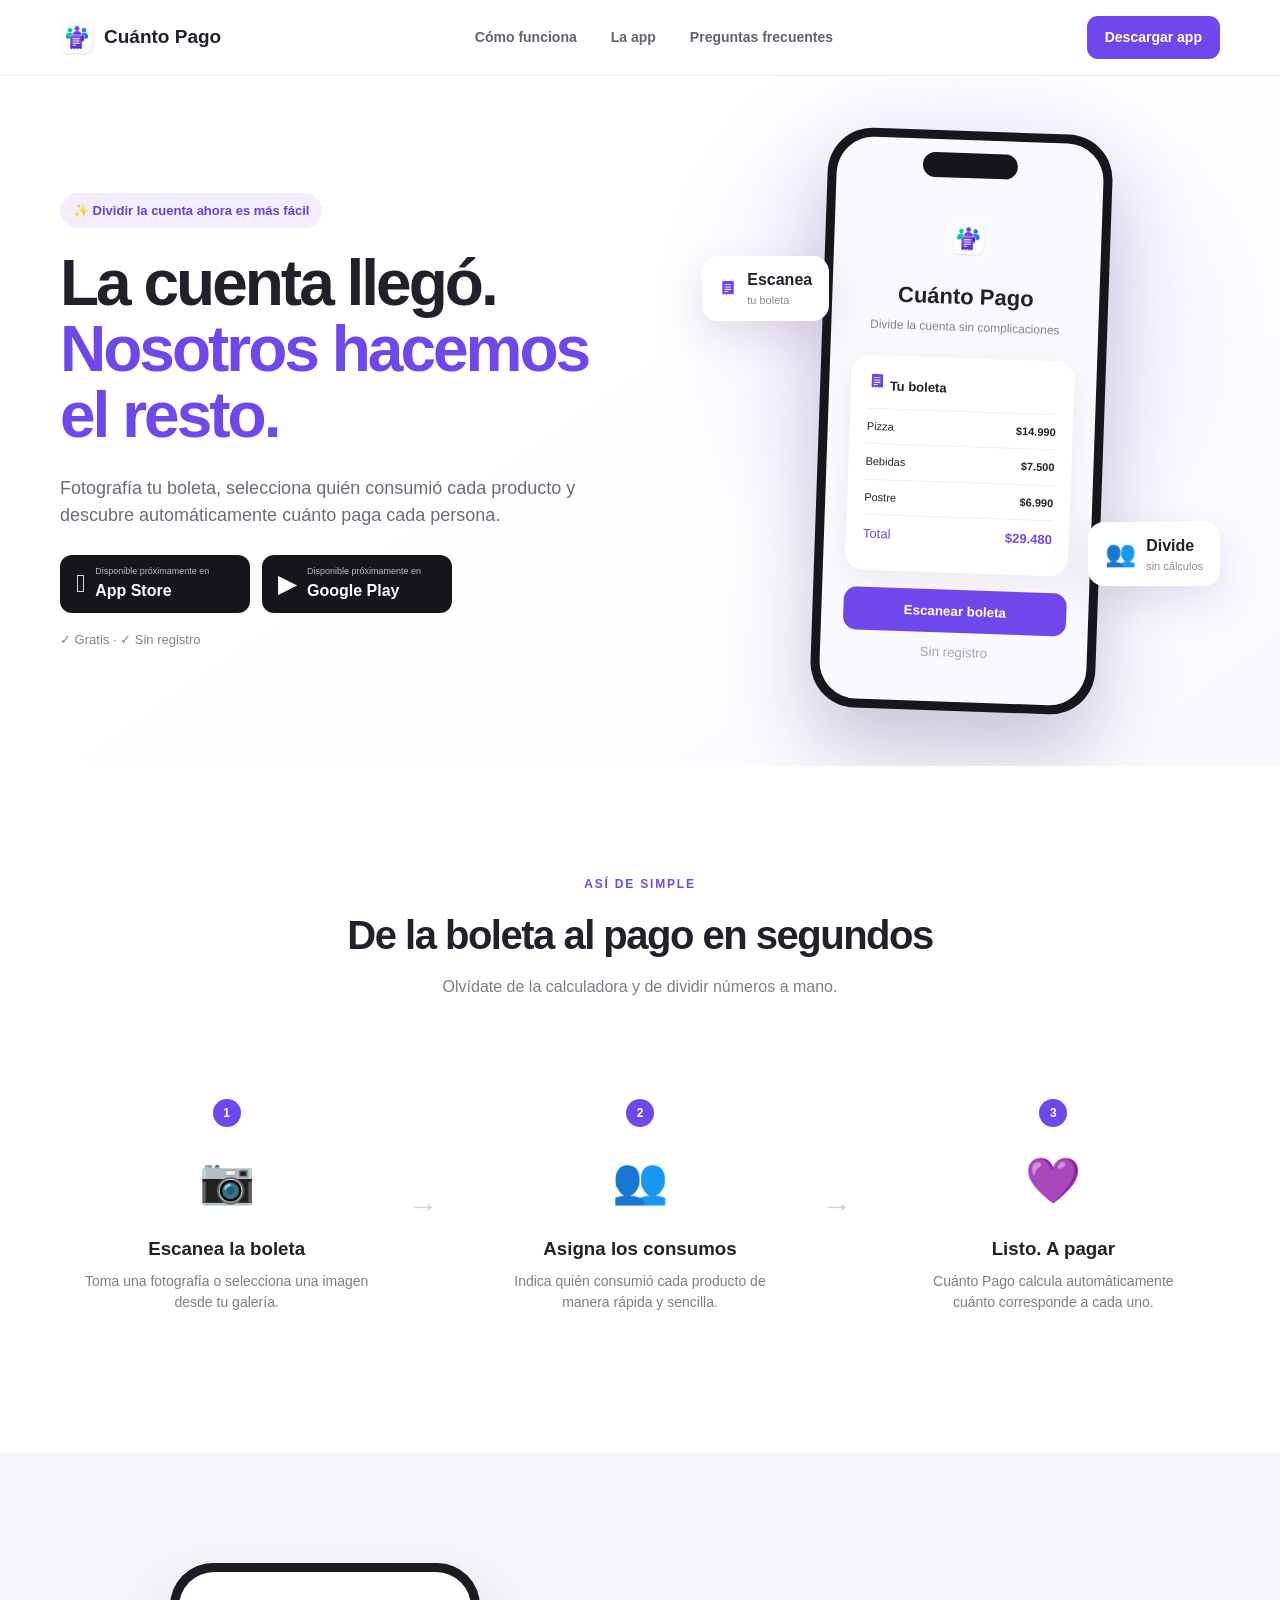
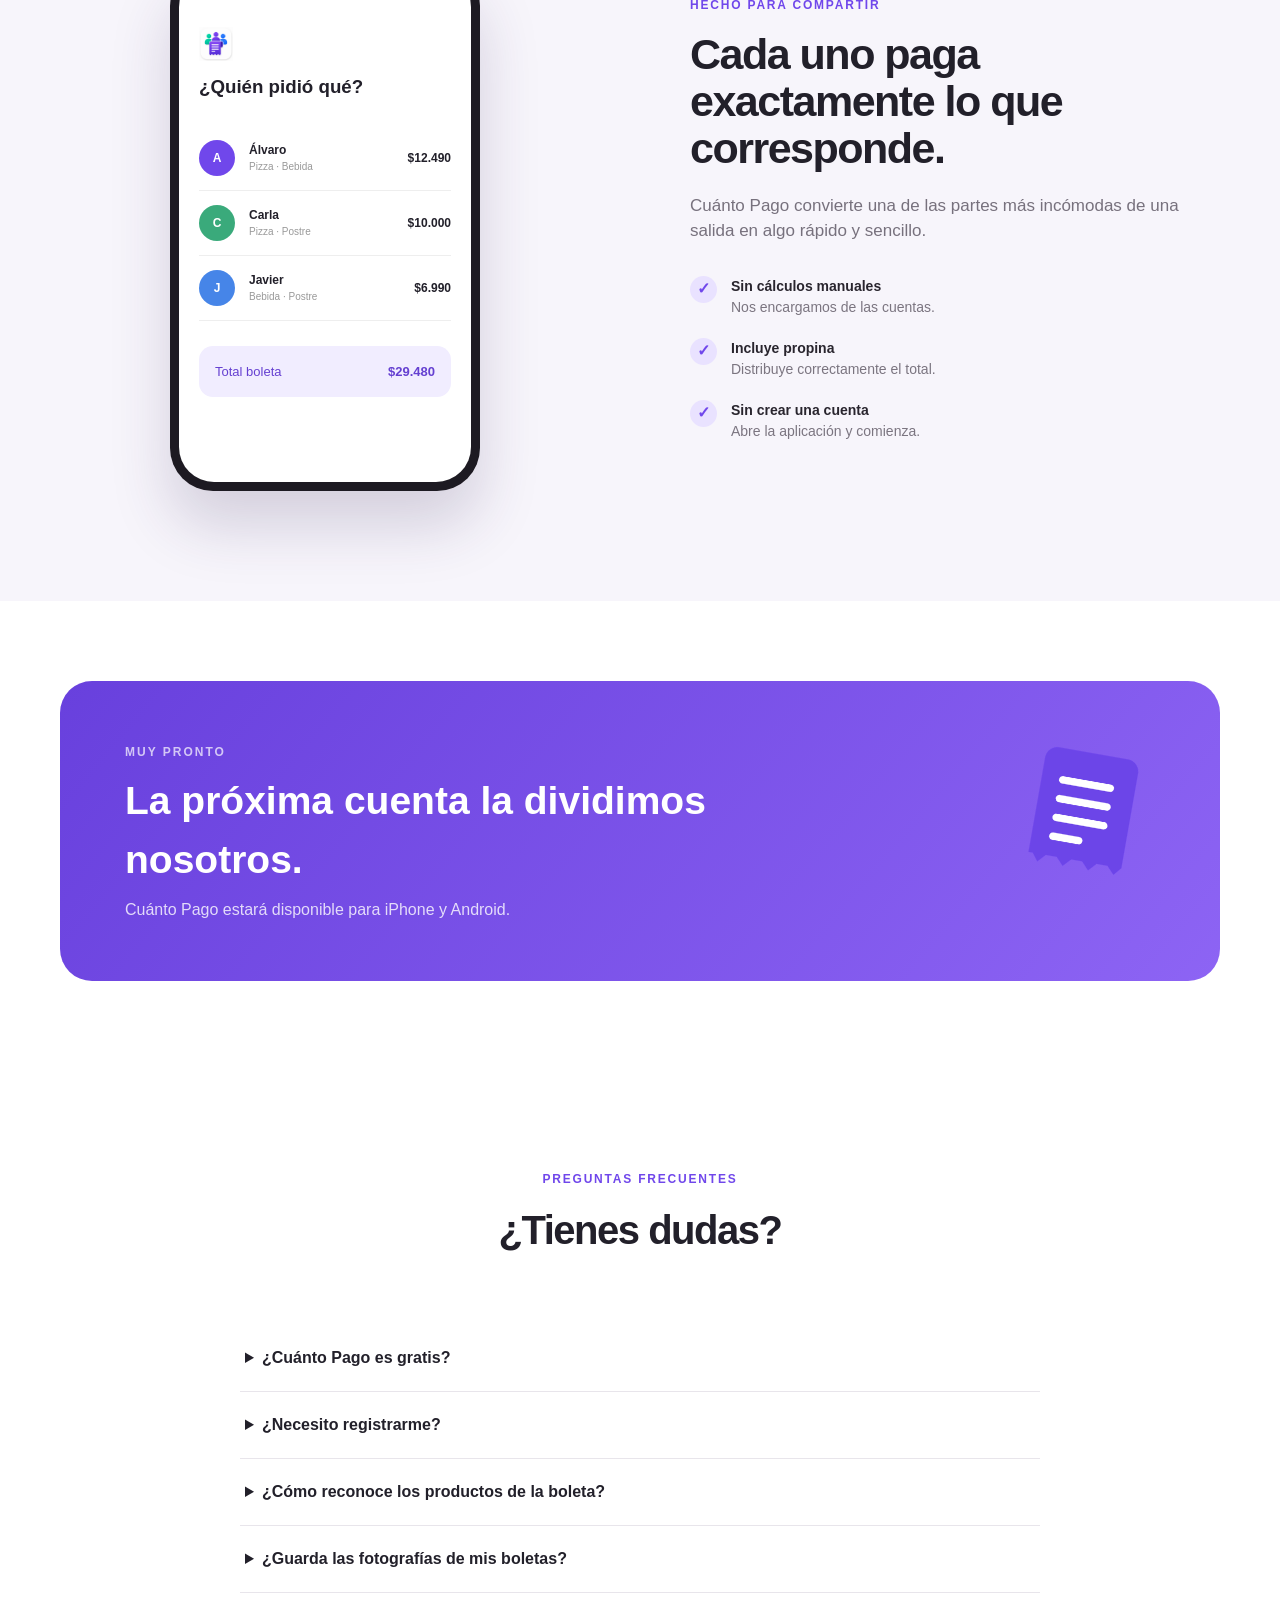
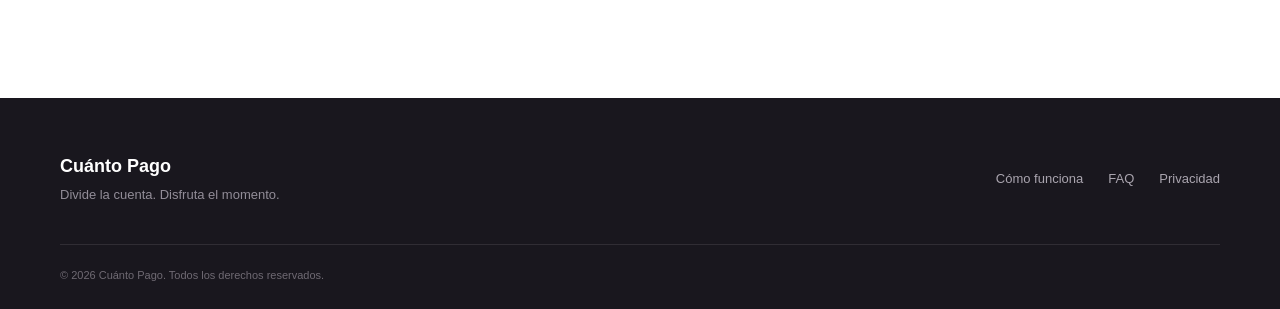
==== index.html @ c4ae2ec4 "sitio web cuantopago fix css" ====
<!DOCTYPE html>
<html lang="es">
<head>
  <meta charset="UTF-8">
  <meta name="viewport" content="width=device-width, initial-scale=1.0">
  <title>Cuánto Pago — Divide la cuenta fácil</title>
  <meta name="description" content="Escanea tu boleta, divide la cuenta y descubre cuánto paga cada persona.">
  <link rel="stylesheet" href="styles.css">
</head>

<body>

<header class="navbar">
  <div class="container nav-content">
<a class="brand" href="#">
    <img
        src="assets/cuanto-pago-logo.png"
        alt="Cuánto Pago"
        style="width:34px; height:34px; object-fit:contain; display:block;"
    >
    <span>Cuánto Pago</span>
</a>

    <nav>
      <a href="#como-funciona">Cómo funciona</a>
      <a href="#app">La app</a>
      <a href="#faq">Preguntas frecuentes</a>
    </nav>

    <a href="#descargar" class="nav-button">Descargar app</a>
  </div>
</header>


<main>

  <!-- HERO -->
  <section class="hero">
    <div class="container hero-grid">

      <div class="hero-copy">

        <div class="badge">
          ✨ Dividir la cuenta ahora es más fácil
        </div>

        <h1>
          La cuenta llegó.<br>
          <span>Nosotros hacemos el resto.</span>
        </h1>

        <p class="hero-description">
          Fotografía tu boleta, selecciona quién consumió cada producto
          y descubre automáticamente cuánto paga cada persona.
        </p>

        <div class="hero-actions" id="descargar">
          <a href="#" class="store-button">
            <span class="store-symbol"></span>
            <span>
              <small>Disponible próximamente en</small>
              <strong>App Store</strong>
            </span>
          </a>

          <a href="#" class="store-button">
            <span class="play-symbol">▶</span>
            <span>
              <small>Disponible próximamente en</small>
              <strong>Google Play</strong>
            </span>
          </a>
        </div>

        <p class="free-label">✓ Gratis   ·   ✓ Sin registro</p>

      </div>


      <div class="phone-area">

        <div class="floating-card card-left">
         <img
                    src="assets/receipt-icon.png"
                    alt="Boleta"
                    style="width:18px; height:18px; object-fit:contain; display:inline-block; flex-shrink:0;"
                    >
          <div>
            <strong>Escanea</strong>
            <small>tu boleta</small>
          </div>
        </div>

        <div class="phone">
          <div class="phone-island"></div>

          <div class="phone-screen">
            <div class="app-logo">
                <img
                    src="assets/cuanto-pago-logo.png"
                    alt="Cuánto Pago"
                    style="width:34px; height:34px; object-fit:contain; display:block;"
                >
            </div>

            <h3>Cuánto Pago</h3>
            <p>Divide la cuenta sin complicaciones</p>

            <div class="receipt">
                <div class="receipt-title">
                    <img
                    src="assets/receipt-icon.png"
                    alt="Boleta"
                    style="width:18px; height:18px; object-fit:contain; display:inline-block; flex-shrink:0;"
                    >
                    Tu boleta
                </div>

                <div class="receipt-row">
                    <span>Pizza</span>
                    <strong>$14.990</strong>
                </div>

              <div class="receipt-row">
                <span>Bebidas</span>
                <strong>$7.500</strong>
              </div>

              <div class="receipt-row">
                <span>Postre</span>
                <strong>$6.990</strong>
              </div>

              <div class="receipt-total">
                <span>Total</span>
                <strong>$29.480</strong>
              </div>
            </div>

            <button>Escanear boleta</button>
            <small class="no-account">Sin registro</small>
          </div>
        </div>

        <div class="floating-card card-right">
          <span>👥</span>
          <div>
            <strong>Divide</strong>
            <small>sin cálculos</small>
          </div>
        </div>

      </div>

    </div>
  </section>


  <!-- CÓMO FUNCIONA -->
  <section class="section" id="como-funciona">

    <div class="container">

      <div class="section-heading">
        <span>ASÍ DE SIMPLE</span>
        <h2>De la boleta al pago en segundos</h2>
        <p>Olvídate de la calculadora y de dividir números a mano.</p>
      </div>

      <div class="steps">

        <article class="step">
          <div class="step-number">1</div>
          <div class="step-icon">📷</div>
          <h3>Escanea la boleta</h3>
          <p>Toma una fotografía o selecciona una imagen desde tu galería.</p>
        </article>

        <div class="step-arrow">→</div>

        <article class="step">
          <div class="step-number">2</div>
          <div class="step-icon">👥</div>
          <h3>Asigna los consumos</h3>
          <p>Indica quién consumió cada producto de manera rápida y sencilla.</p>
        </article>

        <div class="step-arrow">→</div>

        <article class="step">
          <div class="step-number">3</div>
          <div class="step-icon">💜</div>
          <h3>Listo. A pagar</h3>
          <p>Cuánto Pago calcula automáticamente cuánto corresponde a cada uno.</p>
        </article>

      </div>

    </div>
  </section>


  <!-- APP -->
  <section class="app-section" id="app">

    <div class="container app-grid">

      <div class="app-preview">
        <div class="mini-phone">
          <div class="mini-screen">
            <span class="tiny-logo">
                 <img
                    src="assets/cuanto-pago-logo.png"
                    alt="Cuánto Pago"
                    style="width:34px; height:34px; object-fit:contain; display:block;"
                >
            </span>
            <h3>¿Quién pidió qué?</h3>

            <div class="person">
              <div class="avatar purple">A</div>
              <div>
                <strong>Álvaro</strong>
                <small>Pizza · Bebida</small>
              </div>
              <strong>$12.490</strong>
            </div>

            <div class="person">
              <div class="avatar green">C</div>
              <div>
                <strong>Carla</strong>
                <small>Pizza · Postre</small>
              </div>
              <strong>$10.000</strong>
            </div>

            <div class="person">
              <div class="avatar blue">J</div>
              <div>
                <strong>Javier</strong>
                <small>Bebida · Postre</small>
              </div>
              <strong>$6.990</strong>
            </div>

            <div class="total-box">
              Total boleta
              <strong>$29.480</strong>
            </div>
          </div>
        </div>
      </div>

      <div class="app-copy">
        <span class="eyebrow">HECHO PARA COMPARTIR</span>

        <h2>Cada uno paga exactamente lo que corresponde.</h2>

        <p>
          Cuánto Pago convierte una de las partes más incómodas de una salida
          en algo rápido y sencillo.
        </p>

        <div class="benefit">
          <div>✓</div>
          <span><strong>Sin cálculos manuales</strong><br>Nos encargamos de las cuentas.</span>
        </div>

        <div class="benefit">
          <div>✓</div>
          <span><strong>Incluye propina</strong><br>Distribuye correctamente el total.</span>
        </div>

        <div class="benefit">
          <div>✓</div>
          <span><strong>Sin crear una cuenta</strong><br>Abre la aplicación y comienza.</span>
        </div>

      </div>

    </div>

  </section>


  <!-- CTA -->
  <section class="cta">

    <div class="container cta-box">

      <div>
        <span>MUY PRONTO</span>
        <h2>La próxima cuenta la dividimos nosotros.</h2>
        <p>Cuánto Pago estará disponible para iPhone y Android.</p>
      </div>

      <div class="cta-icon">
         <img
                    src="assets/receipt-icon.png"
                    alt="Boleta"
                    style="width:150px; height:150px; object-fit:contain; display:inline-block; flex-shrink:0;"
                    >
      </div>

    </div>

  </section>


  <!-- FAQ -->
  <section class="section faq" id="faq">

    <div class="container small-container">

      <div class="section-heading">
        <span>PREGUNTAS FRECUENTES</span>
        <h2>¿Tienes dudas?</h2>
      </div>

      <details>
        <summary>¿Cuánto Pago es gratis?</summary>
        <p>Sí. Puedes utilizar las funciones principales de Cuánto Pago de forma gratuita.</p>
      </details>

      <details>
        <summary>¿Necesito registrarme?</summary>
        <p>No. La aplicación está diseñada para que puedas comenzar a utilizarla sin crear una cuenta.</p>
      </details>

      <details>
        <summary>¿Cómo reconoce los productos de la boleta?</summary>
        <p>
          La aplicación procesa la imagen de la boleta para identificar los productos
          y valores, evitando que tengas que ingresarlos manualmente.
        </p>
      </details>

      <details>
        <summary>¿Guarda las fotografías de mis boletas?</summary>
        <p>
          Las imágenes se utilizan para procesar la información necesaria para realizar
          la división de la cuenta.
        </p>
      </details>

    </div>

  </section>

</main>


<footer>

  <div class="container footer-content">

    <div class="footer-brand">
      <strong class="footer-logo">
        Cuánto Pago
        </strong>
      <p>Divide la cuenta. Disfruta el momento.</p>
    </div>

    <div class="footer-links">
      <a href="#como-funciona">Cómo funciona</a>
      <a href="#faq">FAQ</a>
      <a href="privacidad.html">Privacidad</a>
    </div>

  </div>

  <div class="container copyright">
    © 2026 Cuánto Pago. Todos los derechos reservados.
  </div>

</footer>

</body>
</html>
---- styles.css ----
* {
  box-sizing: border-box;
  margin: 0;
  padding: 0;
}

html {
  scroll-behavior: smooth;
}

body {
  font-family: -apple-system, BlinkMacSystemFont, "Segoe UI", sans-serif;
  color: #22202a;
  background: #fff;
  line-height: 1.5;
}

a {
  color: inherit;
  text-decoration: none;
}

.container {
  width: min(1160px, calc(100% - 48px));
  margin: auto;
}


/* NAV */

.navbar {
  height: 76px;
  display: flex;
  align-items: center;
  border-bottom: 1px solid #eeeaf4;
  background: rgba(255,255,255,.92);
  backdrop-filter: blur(15px);
  position: sticky;
  top: 0;
  z-index: 100;
}

.nav-content {
  display: flex;
  align-items: center;
  justify-content: space-between;
}

.brand {
  display: flex;
  align-items: center;
  gap: 10px;
  font-size: 19px;
  font-weight: 800;
}

.brand-icon {
  width: 38px;
  height: 38px;
  border-radius: 11px;
  display: grid;
  place-items: center;
  background: #eee6ff;
}

nav {
  display: flex;
  gap: 34px;
  font-size: 14px;
  font-weight: 600;
  color: #66616e;
}

nav a:hover {
  color: #7047eb;
}

.nav-button {
  padding: 11px 18px;
  background: #7047eb;
  color: white;
  border-radius: 11px;
  font-size: 14px;
  font-weight: 700;
}


/* HERO */

.hero {
  min-height: 690px;
  display: flex;
  align-items: center;
  overflow: hidden;
  background:
    radial-gradient(circle at 75% 35%, #eee7ff 0, transparent 29%),
    linear-gradient(145deg, #fff 45%, #faf8ff);
}

.hero-grid {
  display: grid;
  grid-template-columns: 1.05fr .95fr;
  align-items: center;
  gap: 70px;
}

.badge {
  display: inline-flex;
  padding: 8px 13px;
  border-radius: 100px;
  background: #f2edff;
  color: #6842d8;
  font-size: 13px;
  font-weight: 700;
  margin-bottom: 23px;
}

.hero h1 {
  font-size: clamp(46px, 5vw, 69px);
  line-height: 1.03;
  letter-spacing: -3px;
  max-width: 650px;
}

.hero h1 span {
  color: #7047eb;
}

.hero-description {
  color: #6f6a78;
  max-width: 560px;
  font-size: 18px;
  margin: 26px 0;
}

.hero-actions {
  display: flex;
  gap: 12px;
}

.store-button {
  display: flex;
  align-items: center;
  gap: 10px;
  background: #17151c;
  color: white;
  padding: 10px 16px;
  min-width: 190px;
  border-radius: 12px;
}

.store-button small {
  display: block;
  font-size: 9px;
  opacity: .7;
}

.store-button strong {
  display: block;
  font-size: 16px;
}

.store-symbol,
.play-symbol {
  font-size: 25px;
}

.free-label {
  margin-top: 17px;
  font-size: 13px;
  color: #85808d;
}


/* PHONE */

.phone-area {
  position: relative;
  min-height: 590px;
  display: grid;
  place-items: center;
}

.phone {
  width: 285px;
  height: 580px;
  border-radius: 45px;
  background: #18161d;
  padding: 9px;
  box-shadow: 0 40px 80px rgba(57, 37, 105, .25);
  transform: rotate(2deg);
}

.phone-screen {
  height: 100%;
  border-radius: 37px;
  background: #faf9fd;
  padding: 70px 22px 20px;
  text-align: center;
}

.phone-island {
  position: absolute;
  width: 95px;
  height: 25px;
  border-radius: 20px;
  background: #17151b;
  margin: 13px 0 0 86px;
  z-index: 3;
}

.app-logo {
  width: 58px;
  height: 58px;
  background: #eee7ff;
  display: grid;
  place-items: center;
  border-radius: 17px;
  margin: 0 auto 12px;
  font-size: 27px;
  background: transparent;
  box-shadow: none;
}

.phone-screen h3 {
  font-size: 22px;
}

.phone-screen > p {
  color: #88828f;
  font-size: 12px;
  margin: 5px 0 22px;
}

.receipt {
  background: white;
  padding: 17px;
  border-radius: 18px;
  text-align: left;
  box-shadow: 0 8px 30px rgba(50,30,80,.07);
}

.receipt-title {
  font-weight: 800;
  font-size: 13px;
  padding-bottom: 12px;
}

.receipt-row,
.receipt-total {
  display: flex;
  justify-content: space-between;
  font-size: 11px;
  padding: 9px 0;
  border-top: 1px solid #eee;
}

.receipt-total {
  font-size: 13px;
  color: #7047eb;
}

.phone button {
  width: 100%;
  border: 0;
  background: #7047eb;
  color: white;
  border-radius: 13px;
  padding: 14px;
  font-weight: 800;
  margin-top: 17px;
}

.no-account {
  display: block;
  color: #aaa4af;
  margin-top: 10px;
}

.floating-card {
  position: absolute;
  background: white;
  box-shadow: 0 15px 40px rgba(60,40,100,.13);
  border-radius: 16px;
  padding: 12px 17px;
  display: flex;
  gap: 10px;
  align-items: center;
  z-index: 5;
}

.floating-card span {
  font-size: 25px;
}

.floating-card strong,
.floating-card small {
  display: block;
}

.floating-card small {
  color: #888;
  font-size: 11px;
}

.card-left {
  left: 0;
  top: 130px;
}

.card-right {
  right: 0;
  bottom: 130px;
}


/* GENERAL */

.section {
  padding: 105px 0;
}

.section-heading {
  text-align: center;
  margin-bottom: 65px;
}

.section-heading span,
.eyebrow {
  color: #7047eb;
  font-weight: 800;
  letter-spacing: 1.8px;
  font-size: 12px;
}

.section-heading h2 {
  font-size: 40px;
  letter-spacing: -1.5px;
  margin: 10px 0;
}

.section-heading p {
  color: #817b87;
}


/* STEPS */

.steps {
  display: grid;
  grid-template-columns: 1fr 50px 1fr 50px 1fr;
  align-items: center;
  gap: 15px;
}

.step {
  text-align: center;
  padding: 35px 25px;
}

.step-number {
  width: 28px;
  height: 28px;
  background: #7047eb;
  color: white;
  border-radius: 50%;
  display: grid;
  place-items: center;
  font-weight: 800;
  font-size: 12px;
  margin: auto;
}

.step-icon {
  font-size: 45px;
  margin: 20px 0;
}

.step h3 {
  margin-bottom: 8px;
}

.step p {
  color: #817c86;
  font-size: 14px;
}

.step-arrow {
  font-size: 30px;
  color: #d4cced;
}


/* APP SECTION */

.app-section {
  background: #f7f5fb;
  padding: 110px 0;
}

.app-grid {
  display: grid;
  grid-template-columns: 1fr 1fr;
  align-items: center;
  gap: 100px;
}

.app-preview {
  display: grid;
  place-items: center;
}

.mini-phone {
  width: 310px;
  padding: 9px;
  background: #1d1a22;
  border-radius: 43px;
  box-shadow: 0 35px 60px rgba(55,40,90,.18);
}

.mini-screen {
  min-height: 510px;
  background: white;
  border-radius: 35px;
  padding: 55px 20px 25px;
}

.tiny-logo {
  font-size: 30px;
}

.mini-screen h3 {
  margin: 12px 0 25px;
}

.person {
  display: grid;
  grid-template-columns: 40px 1fr auto;
  align-items: center;
  gap: 10px;
  padding: 14px 0;
  border-bottom: 1px solid #eee;
  font-size: 12px;
}

.person small {
  display: block;
  color: #999;
}

.avatar {
  width: 36px;
  height: 36px;
  color: white;
  border-radius: 50%;
  display: grid;
  place-items: center;
  font-weight: bold;
}

.purple { background: #7047eb; }
.green { background: #3aaa7b; }
.blue { background: #4685e8; }

.total-box {
  margin-top: 25px;
  background: #f1edff;
  color: #6540d1;
  padding: 16px;
  border-radius: 14px;
  display: flex;
  justify-content: space-between;
  font-size: 13px;
}

.app-copy h2 {
  font-size: 43px;
  line-height: 1.1;
  letter-spacing: -1.5px;
  margin: 15px 0 20px;
}

.app-copy > p {
  color: #77717d;
  margin-bottom: 32px;
  font-size: 17px;
}

.benefit {
  display: flex;
  gap: 14px;
  margin: 20px 0;
}

.benefit > div {
  width: 27px;
  height: 27px;
  flex: 0 0 27px;
  border-radius: 50%;
  display: grid;
  place-items: center;
  background: #e9e2ff;
  color: #7047eb;
  font-weight: 900;
}

.benefit span {
  color: #7b7580;
  font-size: 14px;
}

.benefit strong {
  color: #29252e;
}


/* CTA */

.cta {
  padding: 80px 0;
}

.cta-box {
  min-height: 280px;
  border-radius: 32px;
  background: linear-gradient(130deg, #6840dd, #8d64f4);
  color: white;
  padding: 55px 65px;
  display: flex;
  justify-content: space-between;
  align-items: center;
  overflow: hidden;
}

.cta-box span {
  font-size: 12px;
  font-weight: 800;
  letter-spacing: 2px;
  opacity: .7;
}

.cta-box h2 {
  font-size: 39px;
  max-width: 600px;
  margin: 9px 0;
}

.cta-box p {
  opacity: .8;
}

.cta-icon {
  font-size: 100px;
  transform: rotate(10deg);
}


/* FAQ */

.small-container {
  max-width: 800px;
}

.faq details {
  border-bottom: 1px solid #e8e5eb;
  padding: 21px 5px;
}

.faq summary {
  font-weight: 700;
  cursor: pointer;
  font-size: 16px;
}

.faq details p {
  color: #77717e;
  font-size: 14px;
  padding: 15px 0 4px;
}


/* FOOTER */

footer {
  background: #19171e;
  color: white;
  padding: 55px 0 25px;
}

.footer-content {
  display: flex;
  justify-content: space-between;
  align-items: center;
}

.footer-brand strong {
  font-size: 18px;
}

.footer-brand p {
  color: #928d98;
  font-size: 13px;
  margin-top: 5px;
}

.footer-links {
  display: flex;
  gap: 25px;
  color: #aaa5af;
  font-size: 13px;
}

.copyright {
  border-top: 1px solid #302d34;
  margin-top: 40px;
  padding-top: 22px;
  color: #6f6a73;
  font-size: 11px;
}


/* MOBILE */

@media (max-width: 800px) {

  .container {
    width: min(100% - 32px, 1160px);
  }

  nav,
  .nav-button {
    display: none;
  }

  .hero {
    padding: 70px 0;
  }

  .hero-grid,
  .app-grid {
    grid-template-columns: 1fr;
  }

  .hero-copy {
    text-align: center;
  }

  .hero h1 {
    letter-spacing: -2px;
  }

  .hero-description {
    margin-left: auto;
    margin-right: auto;
  }

  .hero-actions {
    justify-content: center;
    flex-wrap: wrap;
  }

  .phone-area {
    margin-top: 20px;
  }

  .floating-card {
    display: none;
  }

  .steps {
    grid-template-columns: 1fr;
  }

  .step-arrow {
    transform: rotate(90deg);
    text-align: center;
  }

  .app-grid {
    gap: 60px;
  }

  .app-copy {
    text-align: center;
  }

  .benefit {
    text-align: left;
  }

  .cta-box {
    padding: 40px 30px;
  }

  .cta-box h2 {
    font-size: 30px;
  }

  .cta-icon {
    display: none;
  }

  .footer-content {
    flex-direction: column;
    align-items: flex-start;
    gap: 30px;
  }

  .brand-icon img,
.app-logo img {
  width: 100%;
  height: 100%;
  object-fit: contain;
}

.brand-icon,
.app-logo {
  overflow: hidden;
}

.receipt-small-icon {
  width: 18px;
  height: 18px;
  object-fit: contain;
  vertical-align: middle;
  margin-right: 5px;
}

.tiny-logo img {
  width: 50px;
  height: 50px;
  object-fit: contain;
}

.cta-icon img {
  width: 110px;
  height: 110px;
  object-fit: contain;
}

.footer-logo {
  display: flex;
  align-items: center;
  gap: 9px;
}

.footer-logo img {
  width: 32px;
  height: 32px;
  object-fit: contain;
}
/* ===== LOGOS CUÁNTO PAGO ===== */

.brand-icon {
  width: 34px;
  height: 34px;
  flex-shrink: 0;
}

.brand-icon img {
  width: 100%;
  height: 100%;
  object-fit: contain;
  display: block;
}

.app-logo {
  width: 52px;
  height: 52px;
  margin: 0 auto 10px;
}

.app-logo img {
  width: 100%;
  height: 100%;
  object-fit: contain;
  display: block;
  background: transparent;
  border: none;
  box-shadow: none;
}

.receipt-small-icon {
  width: 18px;
  height: 18px;
  object-fit: contain;
  vertical-align: middle;
  margin-right: 5px;
}

.tiny-logo {
  width: 42px;
  height: 42px;
  display: inline-flex;
}

.tiny-logo img {
  width: 100%;
  height: 100%;
  object-fit: contain;
}

.cta-icon {
  width: 72px;
  height: 72px;
  margin: 0 auto 20px;
}

.cta-icon img {
  width: 100%;
  height: 100%;
  object-fit: contain;
  display: block;
}

.footer-logo {
  display: flex;
  align-items: center;
  gap: 9px;
}

.footer-logo img {
  width: 28px;
  height: 28px;
  object-fit: contain;
  flex-shrink: 0;
}

}
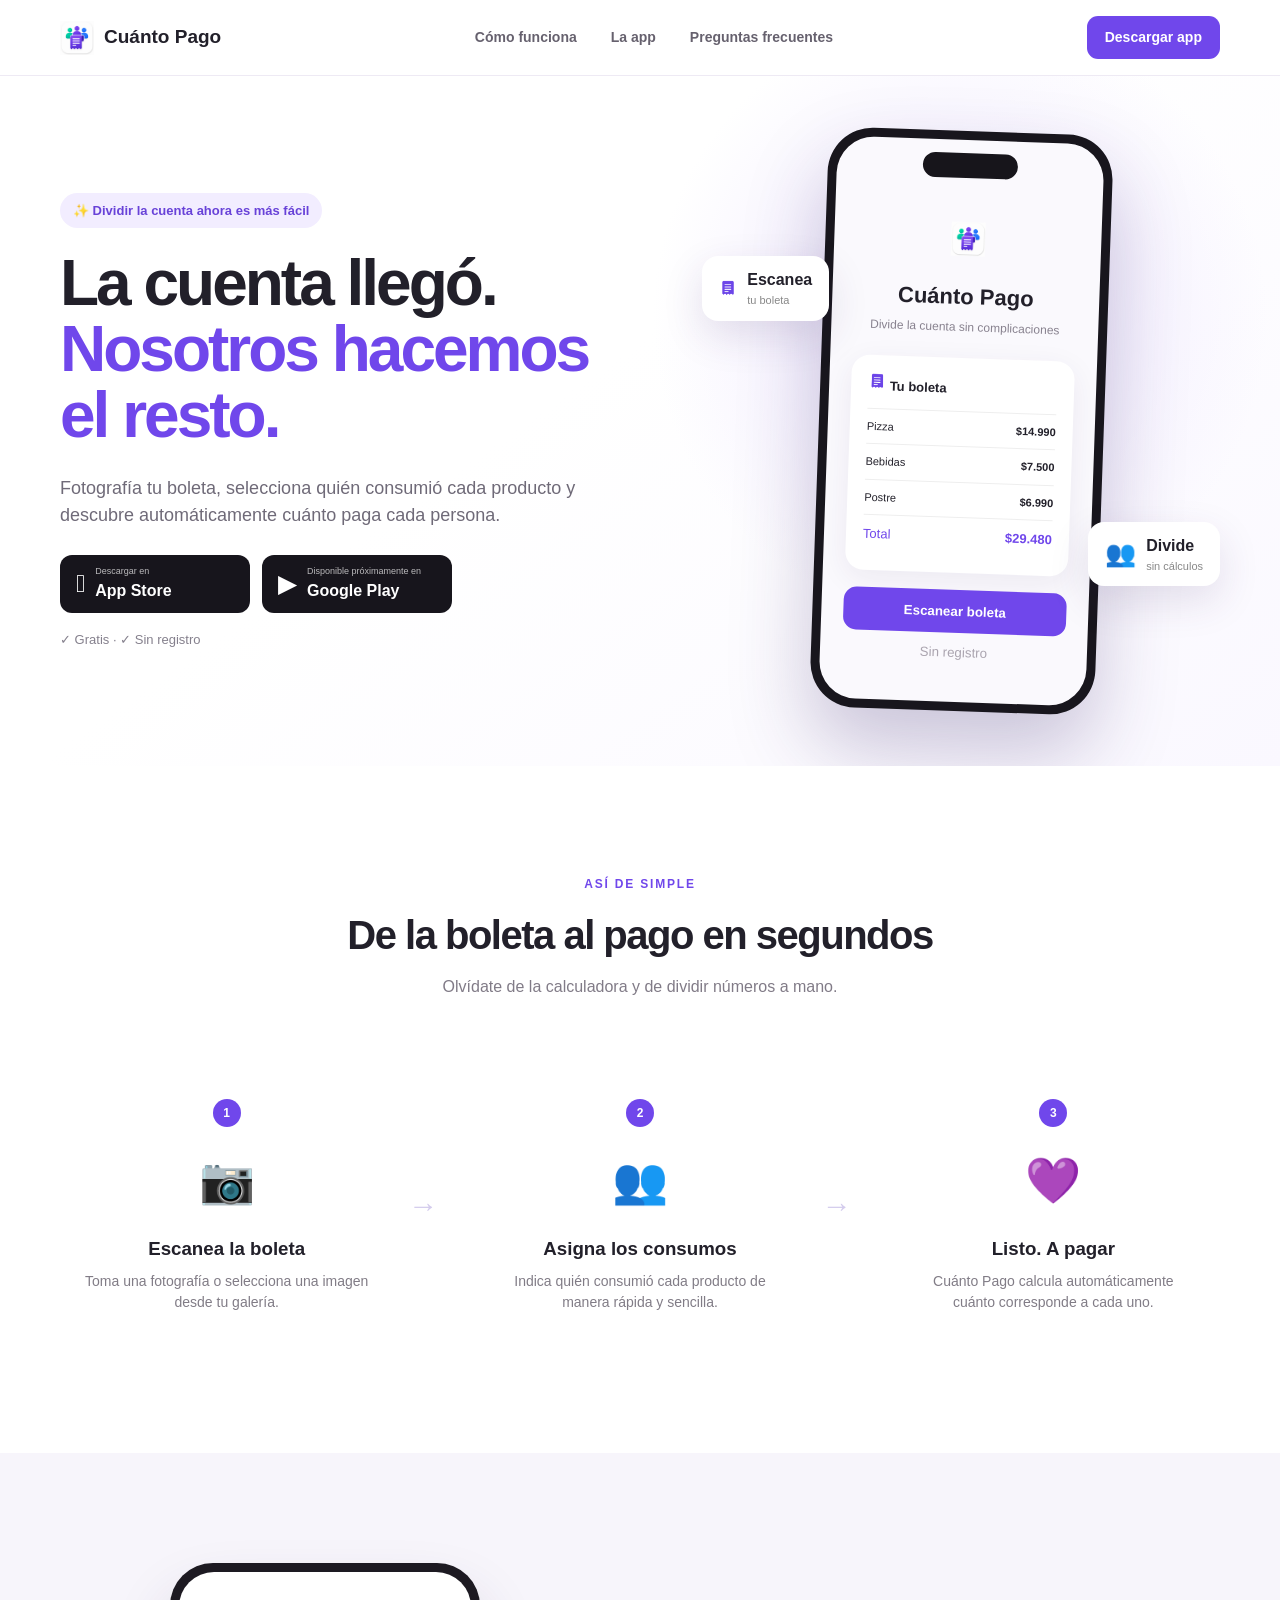
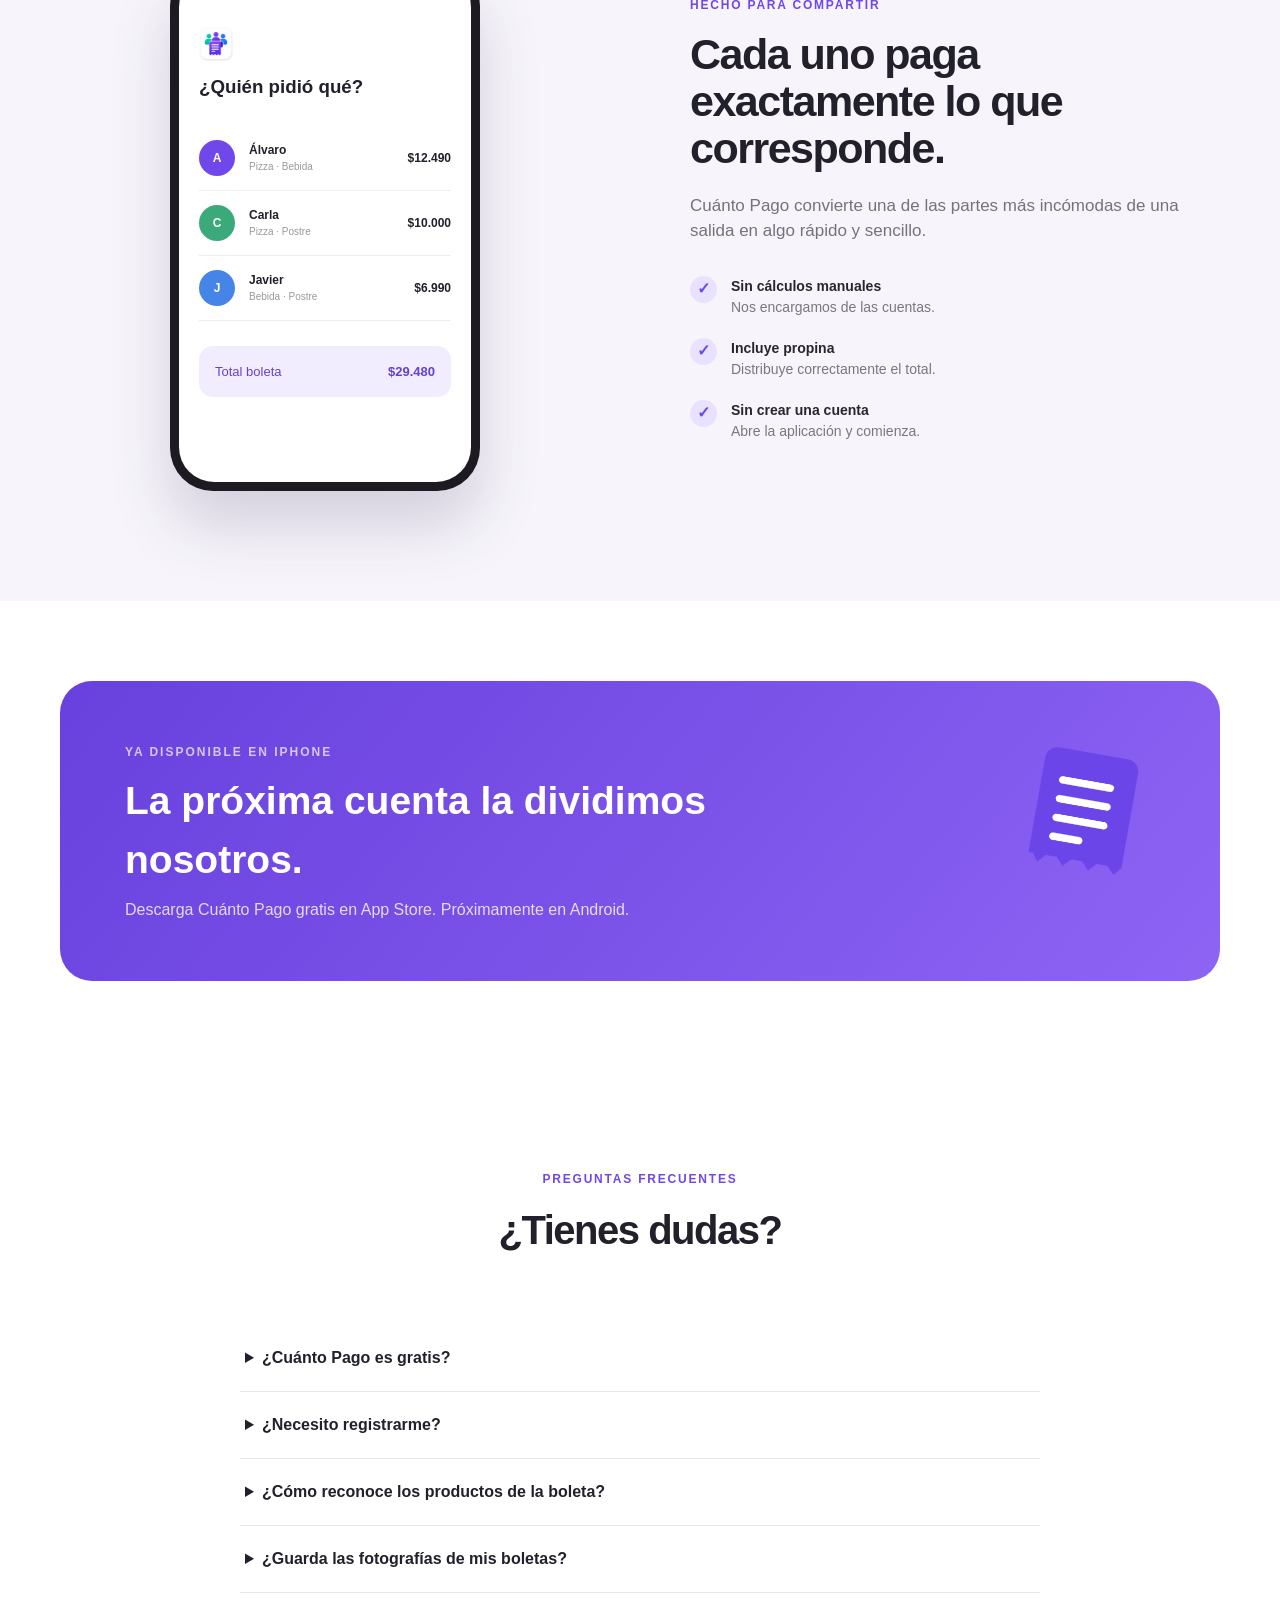
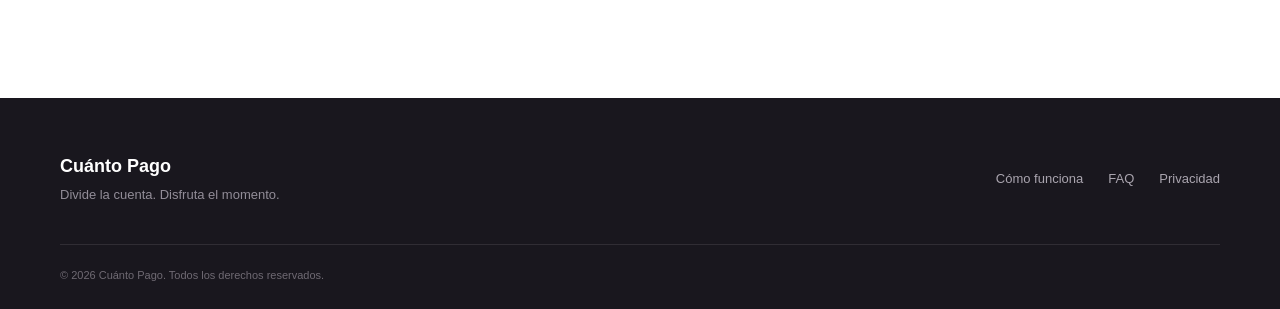
==== commit 9d23762a: "Update index.html" ====
--- a/index.html
+++ b/index.html
@@ -55,10 +55,10 @@
         </p>
 
         <div class="hero-actions" id="descargar">
-          <a href="#" class="store-button">
+          <a href="https://apps.apple.com/cl/app/cu%C3%A1nto-pago/id6816247751" target="_blank" rel="noopener noreferrer" class="store-button">
             <span class="store-symbol"></span>
             <span>
-              <small>Disponible próximamente en</small>
+              <small>Descargar en</small>
               <strong>App Store</strong>
             </span>
           </a>
@@ -290,9 +290,9 @@
     <div class="container cta-box">
 
       <div>
-        <span>MUY PRONTO</span>
-        <h2>La próxima cuenta la dividimos nosotros.</h2>
-        <p>Cuánto Pago estará disponible para iPhone y Android.</p>
+        <span>YA DISPONIBLE EN IPHONE</span>
+         <h2>La próxima cuenta la dividimos nosotros.</h2>
+         <p>Descarga Cuánto Pago gratis en App Store. Próximamente en Android.</p>
       </div>
 
       <div class="cta-icon">
@@ -377,4 +377,4 @@
 </footer>
 
 </body>
-</html>+</html>
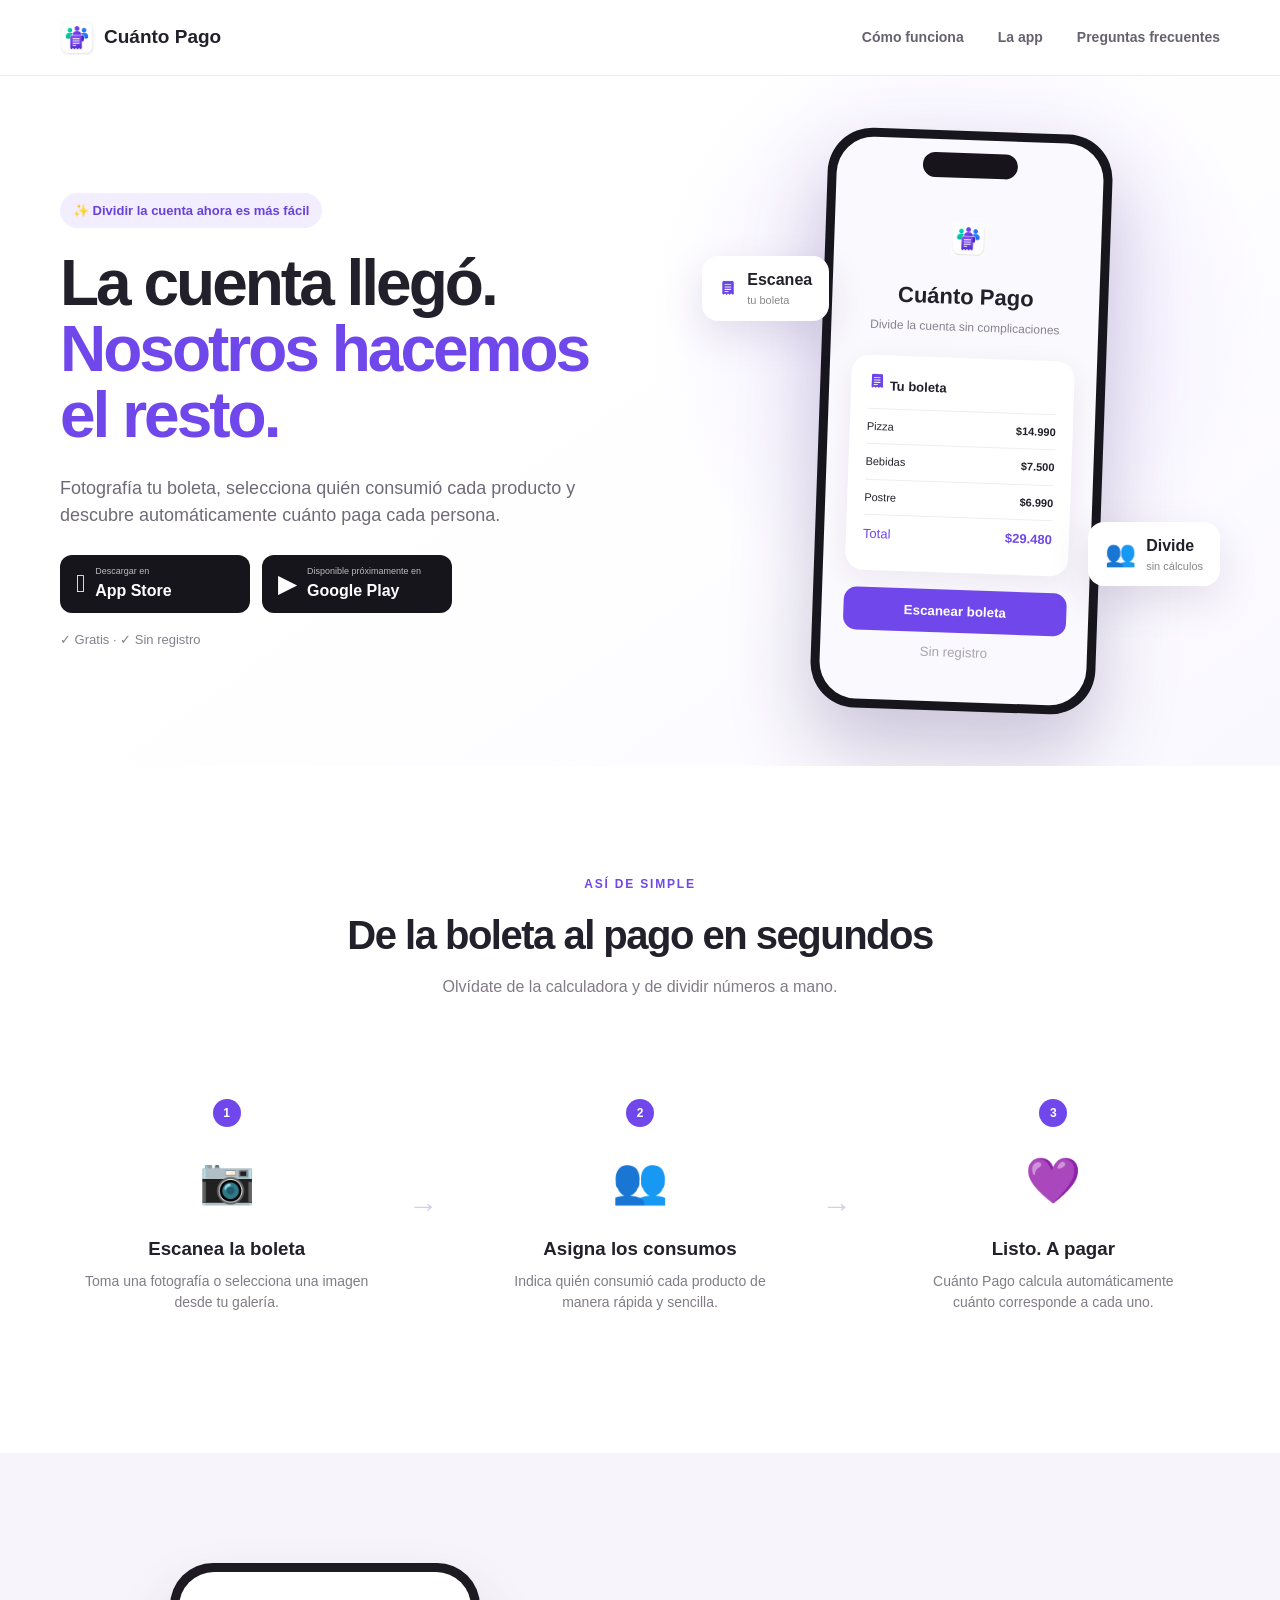
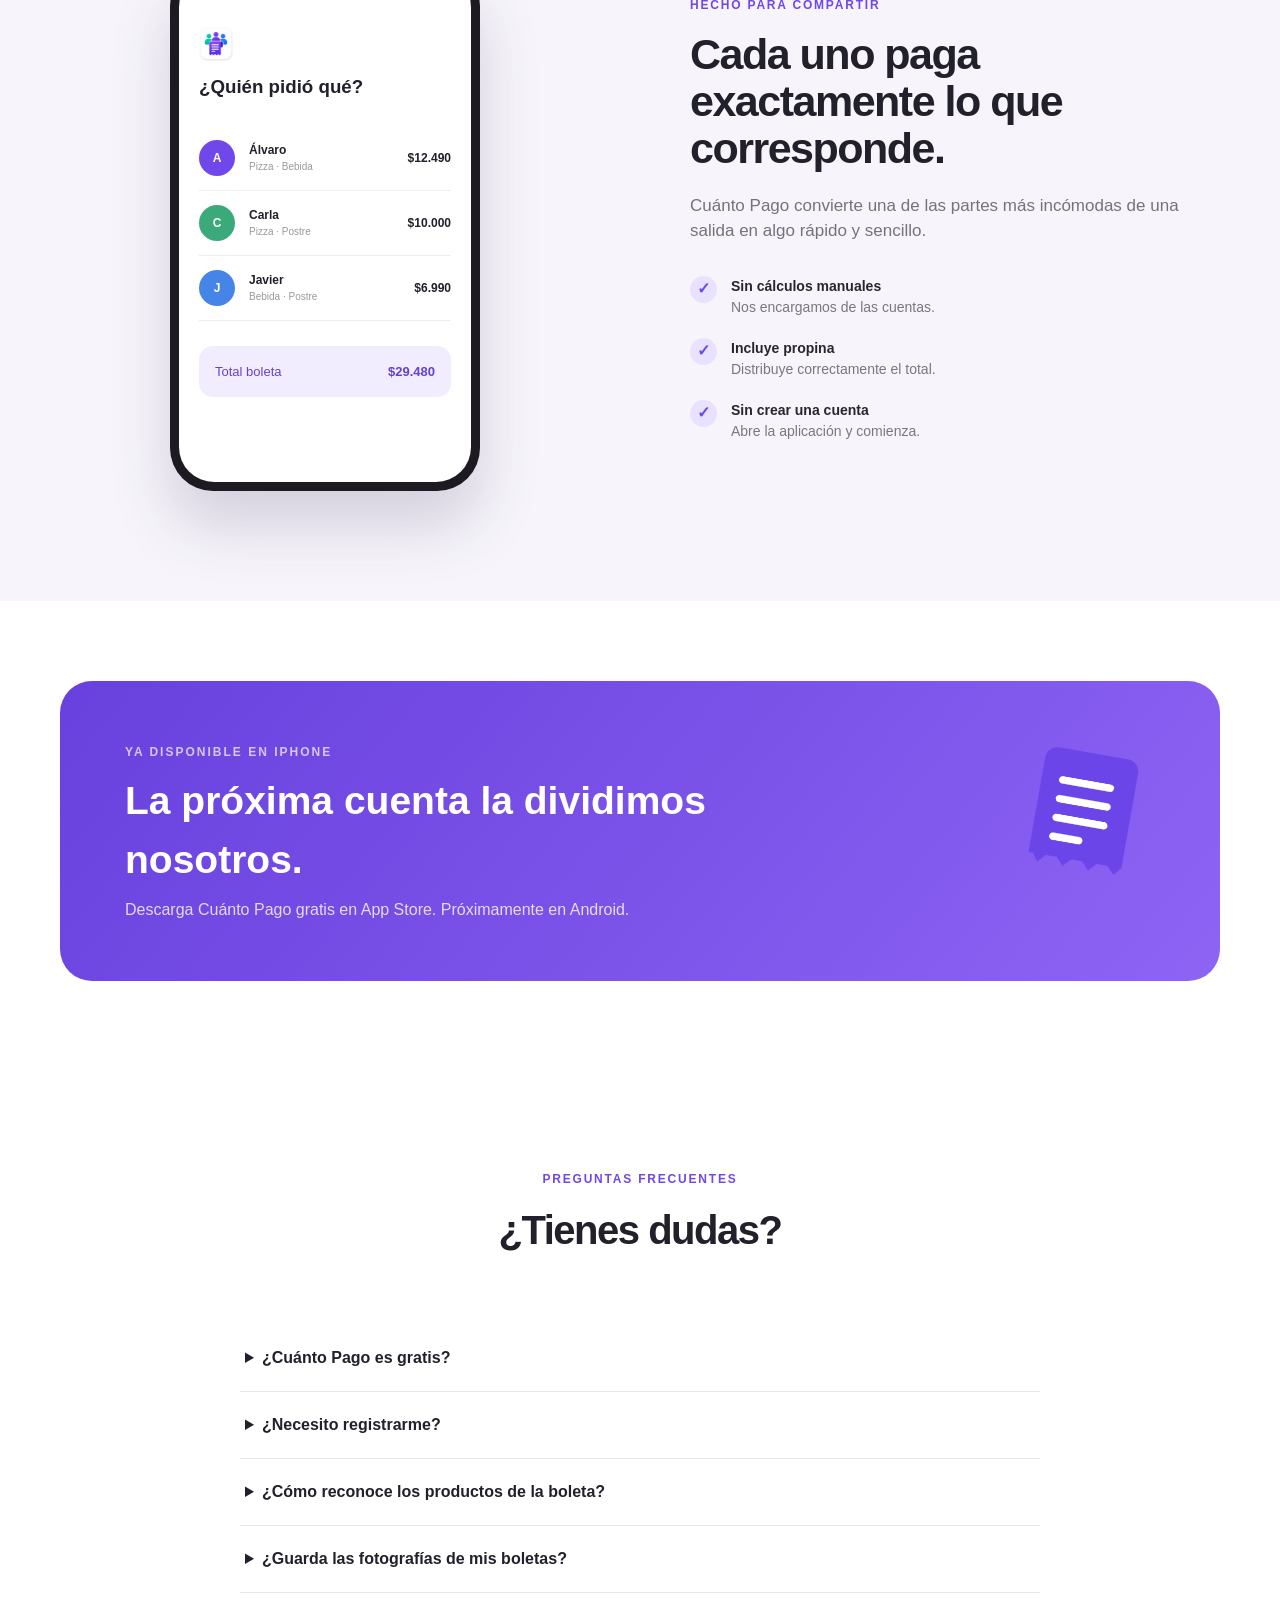
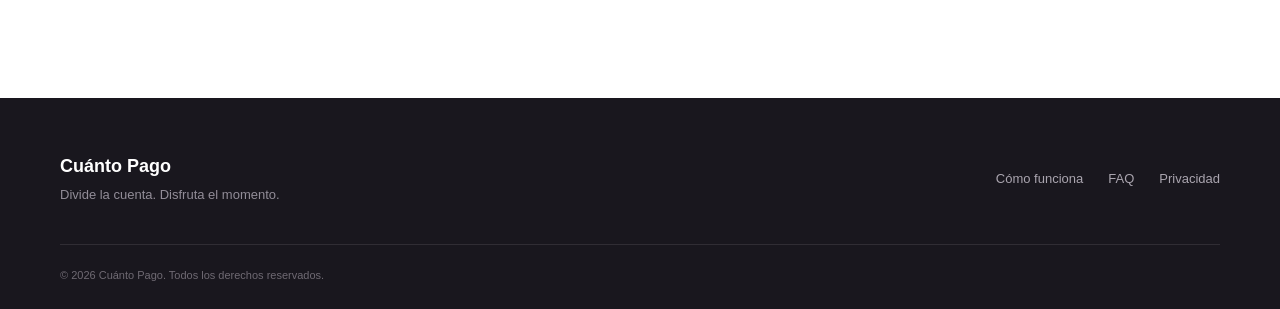
==== commit df976287: "Update index.html" ====
--- a/index.html
+++ b/index.html
@@ -26,8 +26,6 @@
       <a href="#app">La app</a>
       <a href="#faq">Preguntas frecuentes</a>
     </nav>
-
-    <a href="#descargar" class="nav-button">Descargar app</a>
   </div>
 </header>
 
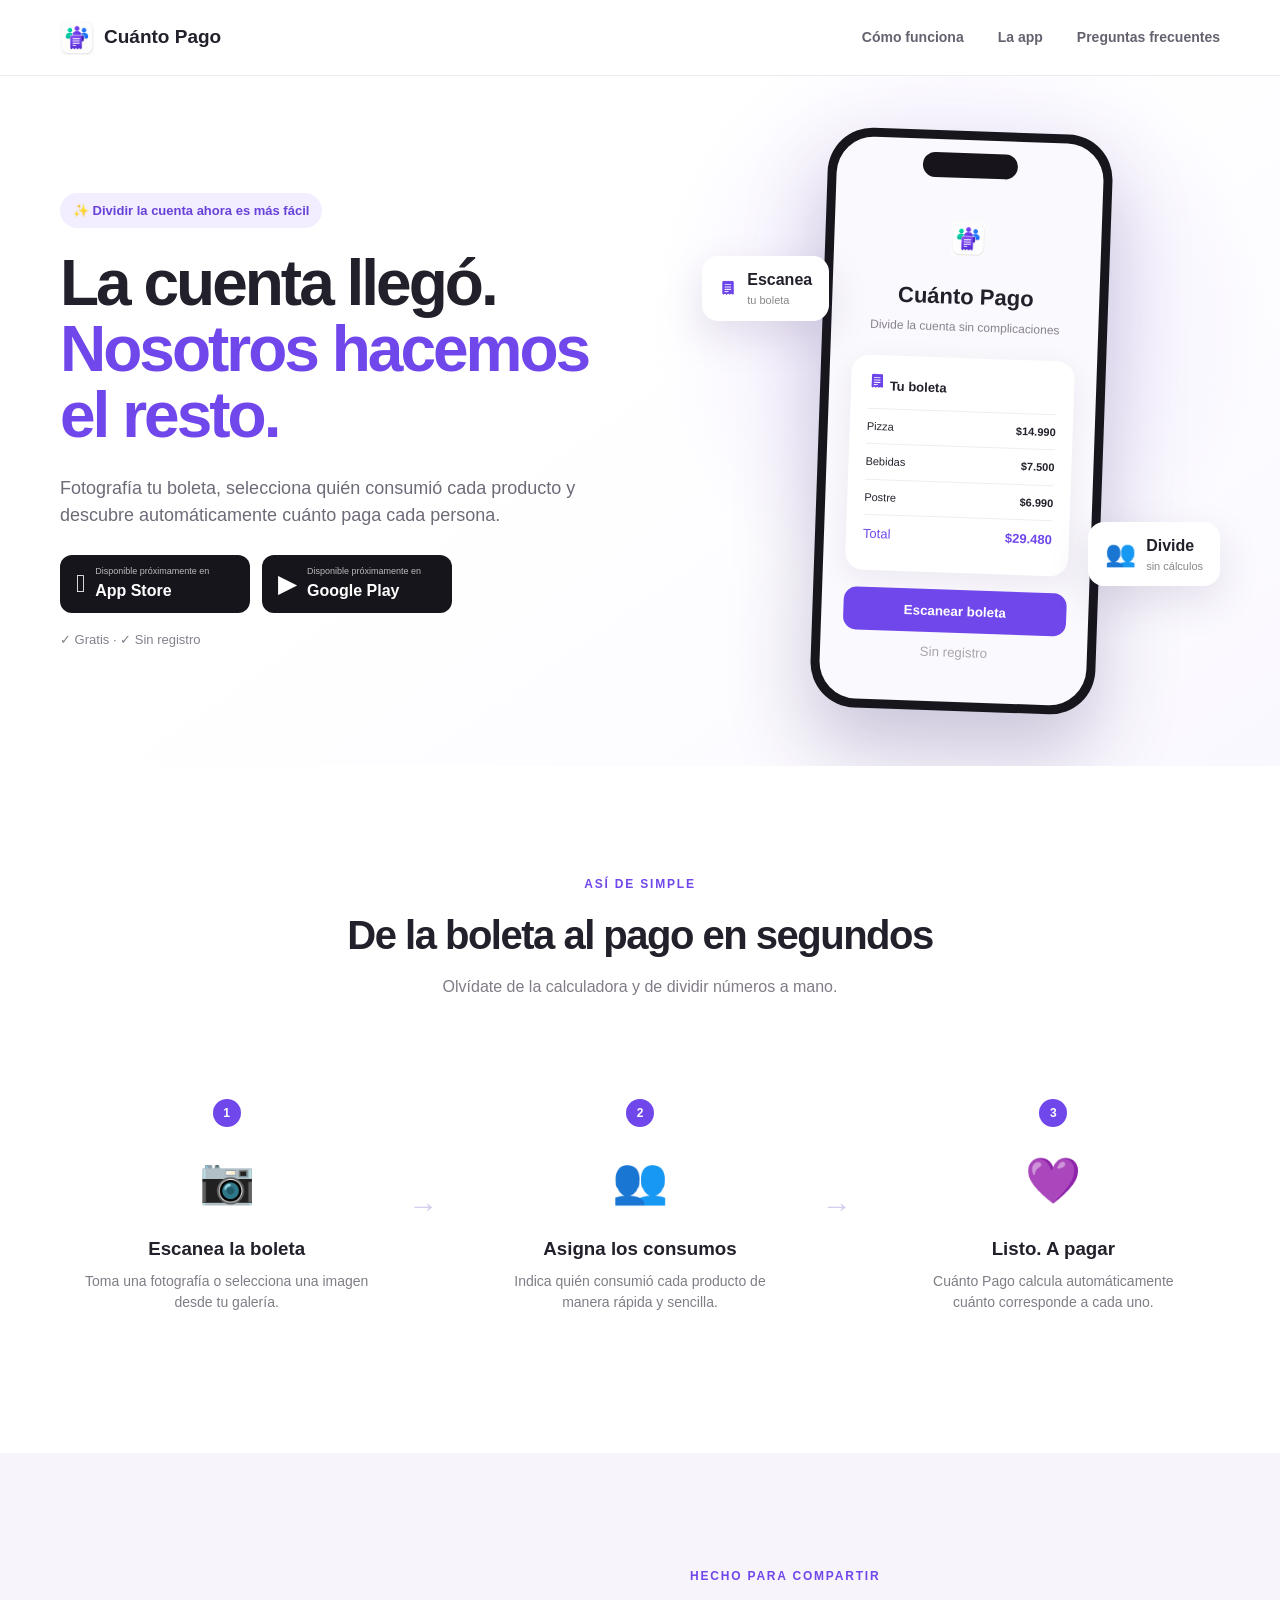
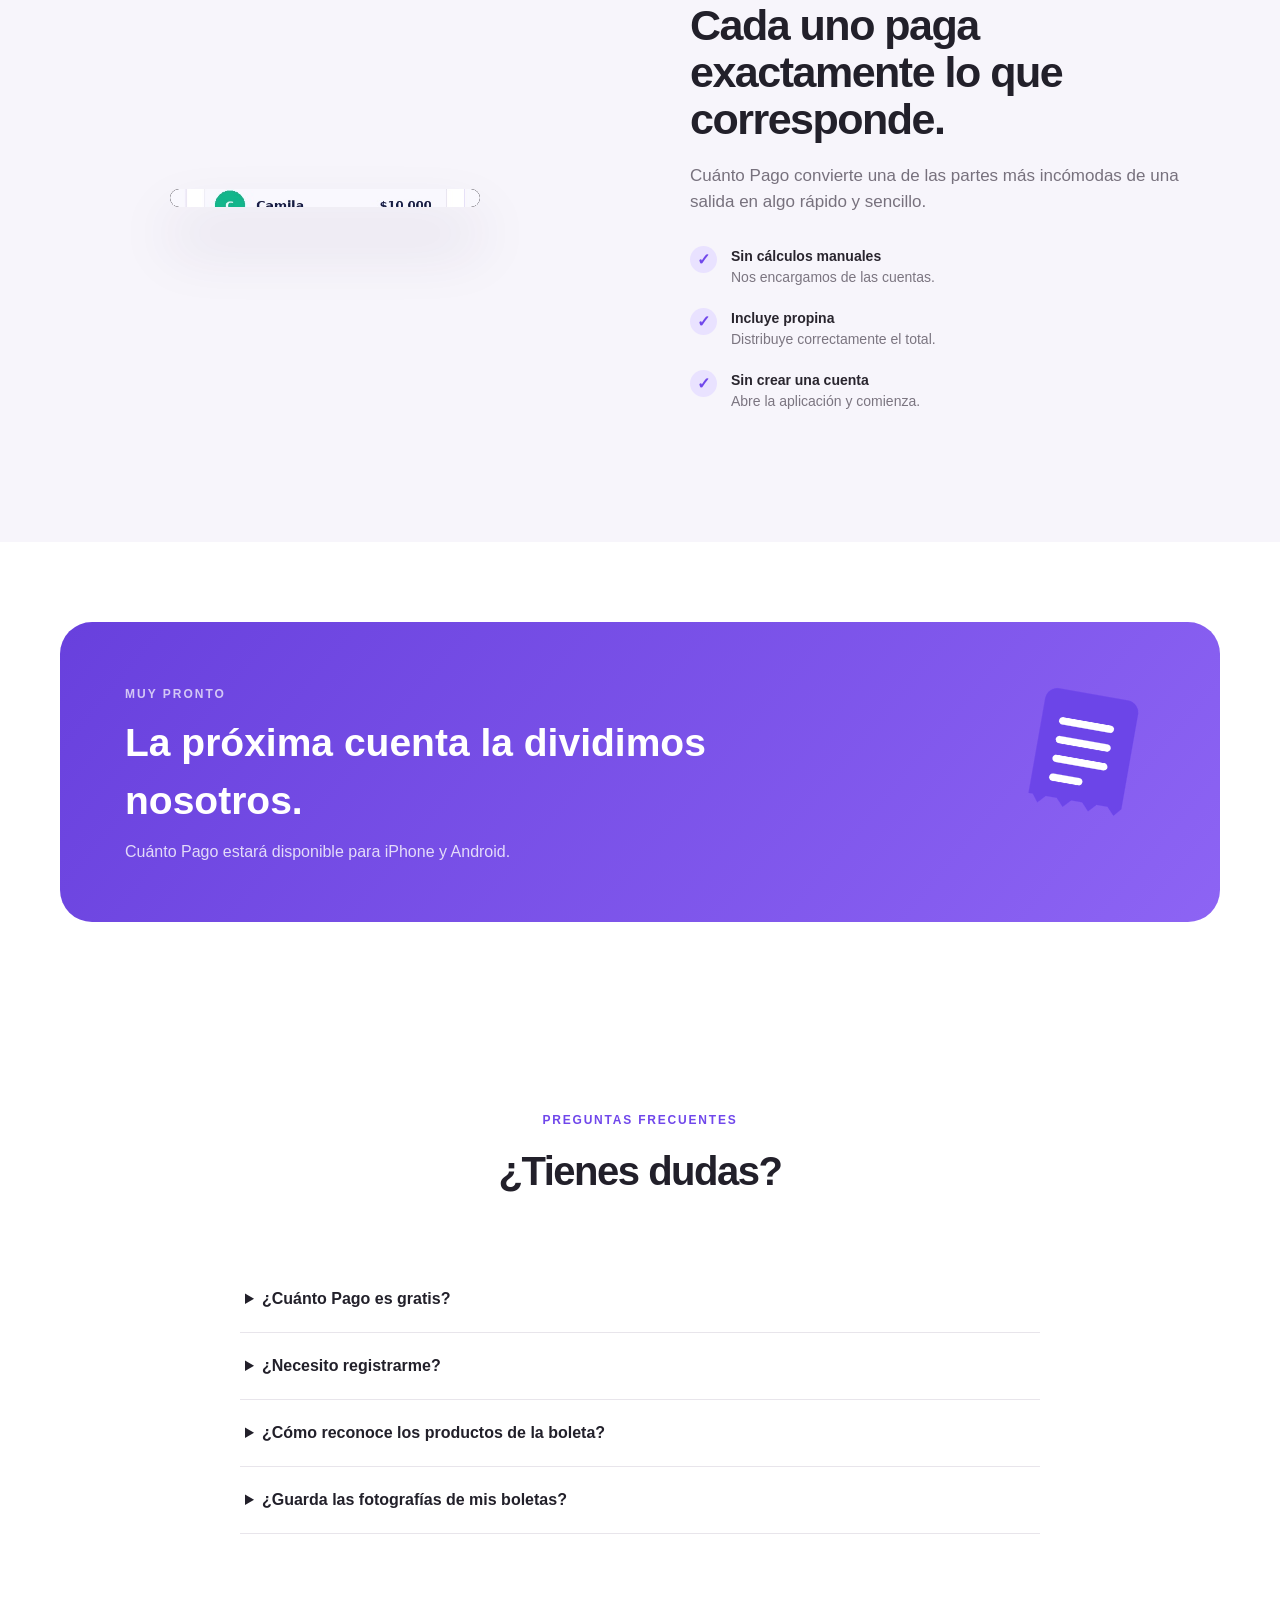
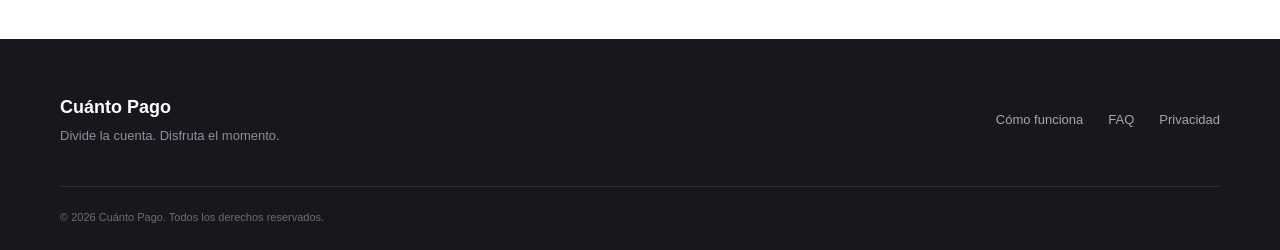
==== commit e276cfee: "Update index.html" ====
--- a/index.html
+++ b/index.html
@@ -53,10 +53,10 @@
         </p>
 
         <div class="hero-actions" id="descargar">
-          <a href="https://apps.apple.com/cl/app/cu%C3%A1nto-pago/id6816247751" target="_blank" rel="noopener noreferrer" class="store-button">
+          <a href="#" class="store-button">
             <span class="store-symbol"></span>
             <span>
-              <small>Descargar en</small>
+              <small>Disponible próximamente en</small>
               <strong>App Store</strong>
             </span>
           </a>
@@ -204,49 +204,16 @@
     <div class="container app-grid">
 
       <div class="app-preview">
-        <div class="mini-phone">
-          <div class="mini-screen">
-            <span class="tiny-logo">
-                 <img
-                    src="assets/cuanto-pago-logo.png"
-                    alt="Cuánto Pago"
-                    style="width:34px; height:34px; object-fit:contain; display:block;"
-                >
-            </span>
-            <h3>¿Quién pidió qué?</h3>
-
-            <div class="person">
-              <div class="avatar purple">A</div>
-              <div>
-                <strong>Álvaro</strong>
-                <small>Pizza · Bebida</small>
-              </div>
-              <strong>$12.490</strong>
-            </div>
-
-            <div class="person">
-              <div class="avatar green">C</div>
-              <div>
-                <strong>Carla</strong>
-                <small>Pizza · Postre</small>
-              </div>
-              <strong>$10.000</strong>
-            </div>
-
-            <div class="person">
-              <div class="avatar blue">J</div>
-              <div>
-                <strong>Javier</strong>
-                <small>Bebida · Postre</small>
-              </div>
-              <strong>$6.990</strong>
-            </div>
-
-            <div class="total-box">
-              Total boleta
-              <strong>$29.480</strong>
-            </div>
-          </div>
+        <div class="mini-phone" style="position:relative;overflow:hidden;">
+          <video
+            autoplay muted loop playsinline preload="metadata"
+            poster="assets/demo-cuantopago-prototipo-portada.jpg"
+            aria-label="Demostración de Cuánto Pago: escaneo, participantes, reparto y resumen"
+            style="position:absolute;inset:0;display:block;width:100%;height:100%;object-fit:cover;border-radius:inherit;"
+          >
+            <source src="assets/demo-cuantopago-prototipo.mp4" type="video/mp4">
+            Tu navegador no admite la reproducción de este video.
+          </video>
         </div>
       </div>
 
@@ -288,9 +255,9 @@
     <div class="container cta-box">
 
       <div>
-        <span>YA DISPONIBLE EN IPHONE</span>
-         <h2>La próxima cuenta la dividimos nosotros.</h2>
-         <p>Descarga Cuánto Pago gratis en App Store. Próximamente en Android.</p>
+        <span>MUY PRONTO</span>
+        <h2>La próxima cuenta la dividimos nosotros.</h2>
+        <p>Cuánto Pago estará disponible para iPhone y Android.</p>
       </div>
 
       <div class="cta-icon">
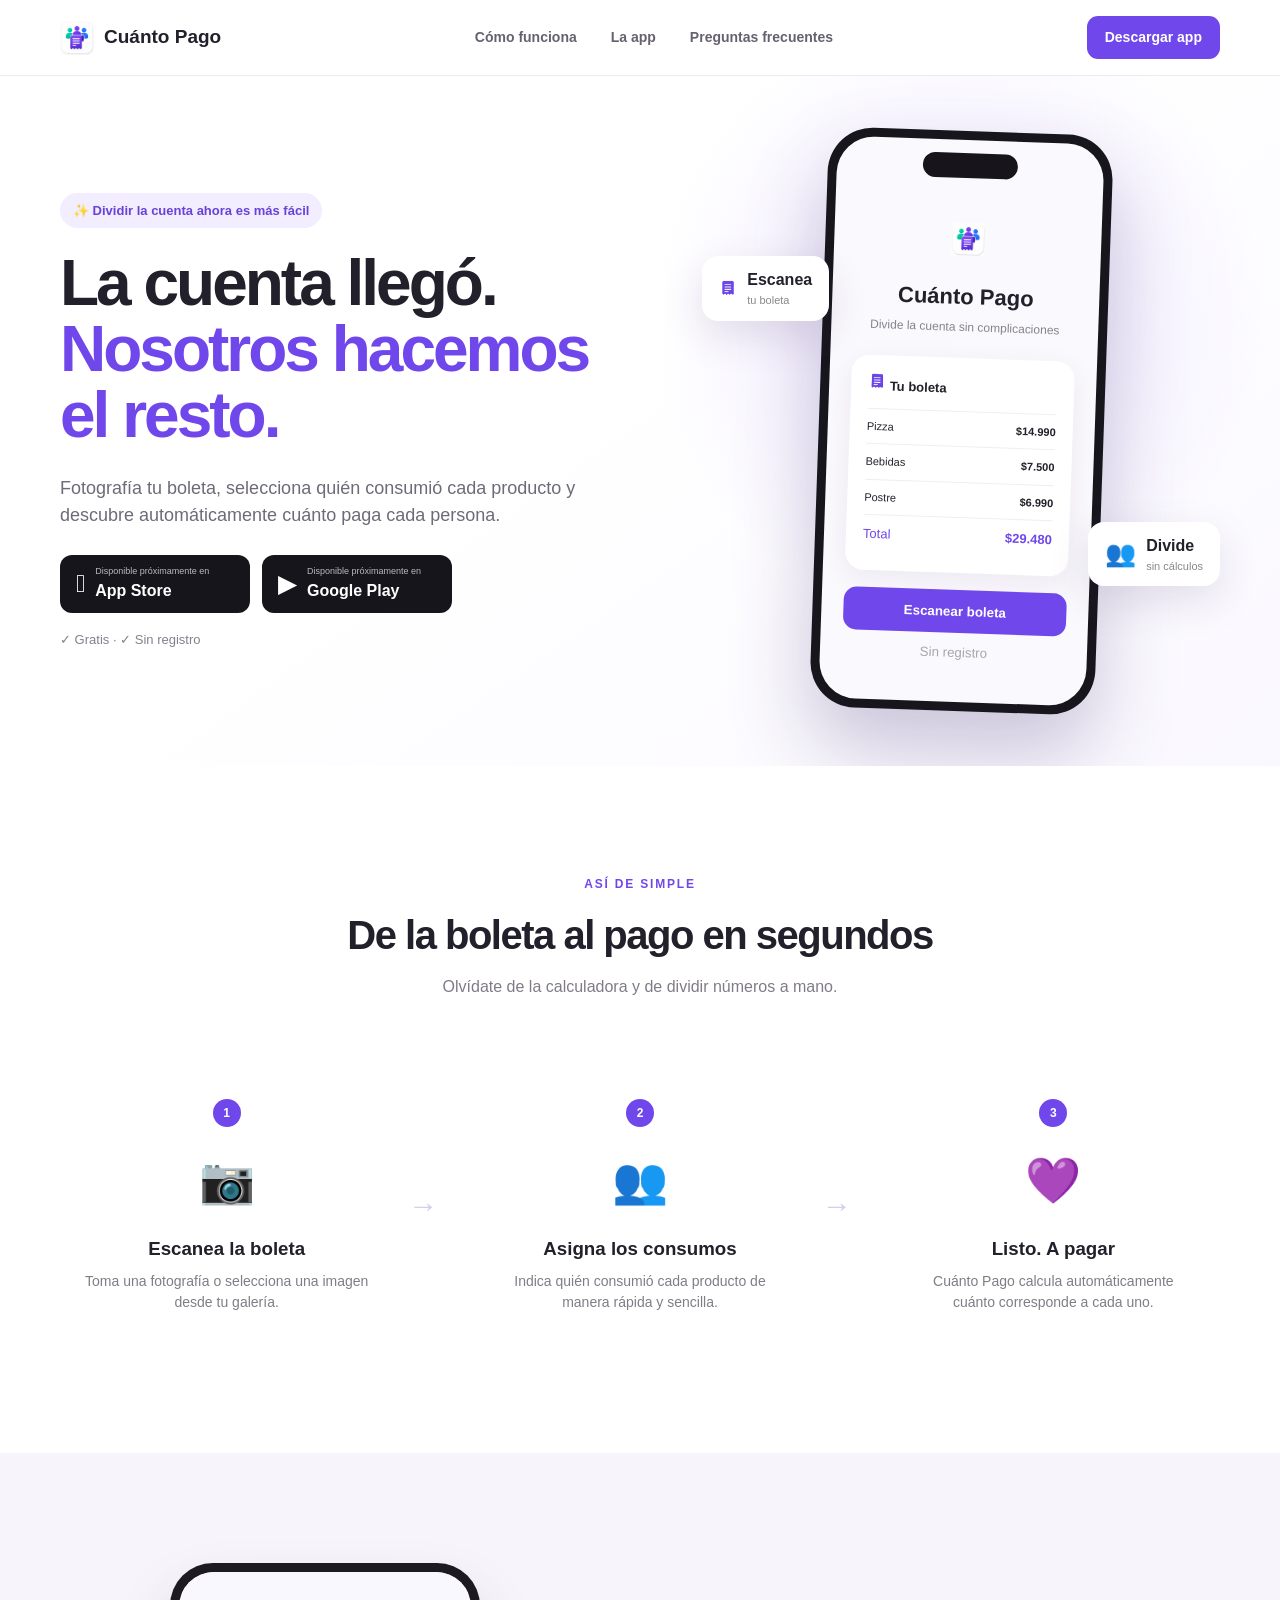
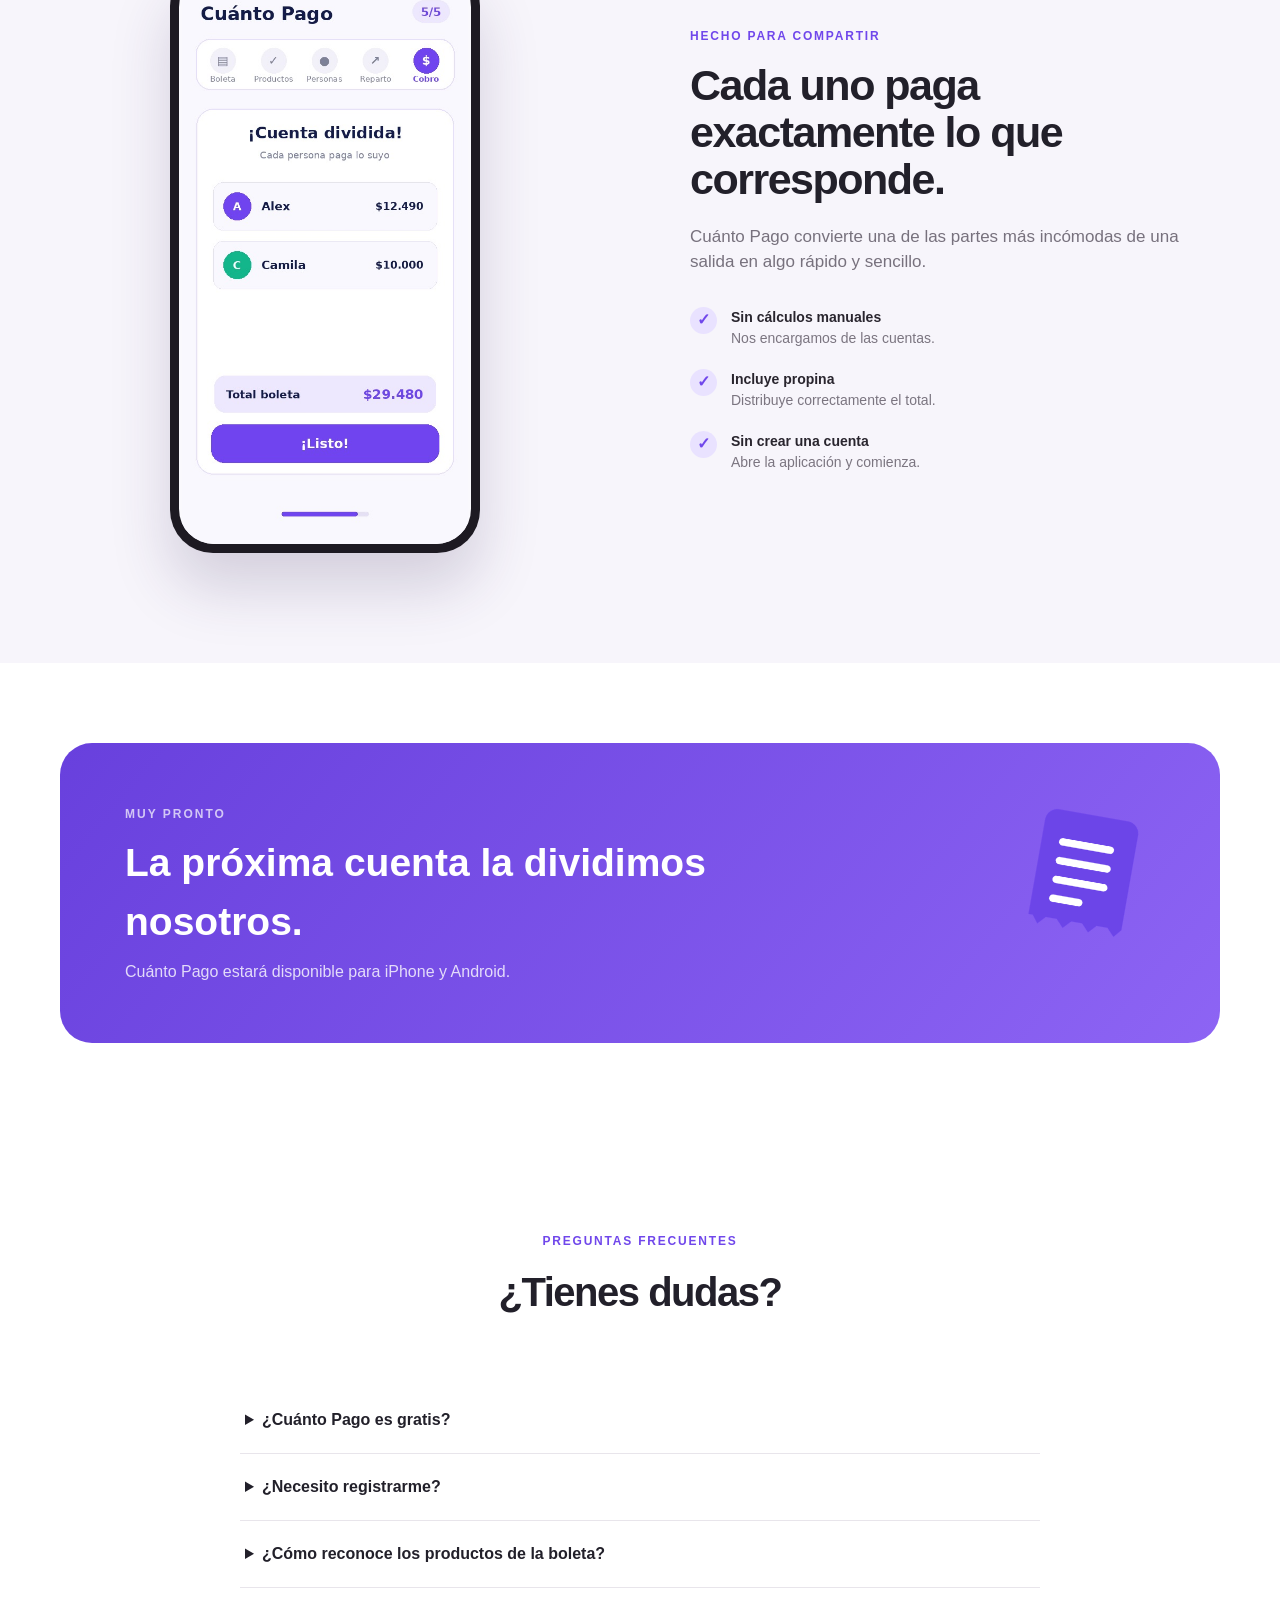
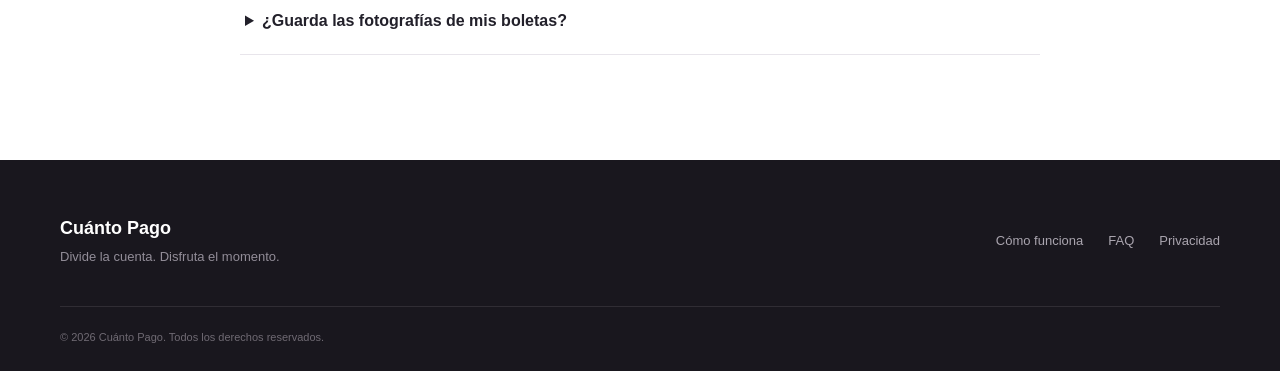
==== commit 45e40c3b: "cambios" ====
--- a/index.html
+++ b/index.html
@@ -26,6 +26,8 @@
       <a href="#app">La app</a>
       <a href="#faq">Preguntas frecuentes</a>
     </nav>
+
+    <a href="#descargar" class="nav-button">Descargar app</a>
   </div>
 </header>
 
@@ -204,12 +206,12 @@
     <div class="container app-grid">
 
       <div class="app-preview">
-        <div class="mini-phone" style="position:relative;overflow:hidden;">
+        <div class="mini-phone mini-phone-video">
           <video
             autoplay muted loop playsinline preload="metadata"
             poster="assets/demo-cuantopago-prototipo-portada.jpg"
             aria-label="Demostración de Cuánto Pago: escaneo, participantes, reparto y resumen"
-            style="position:absolute;inset:0;display:block;width:100%;height:100%;object-fit:cover;border-radius:inherit;"
+            class="mini-phone-video-player"
           >
             <source src="assets/demo-cuantopago-prototipo.mp4" type="video/mp4">
             Tu navegador no admite la reproducción de este video.
@@ -342,4 +344,4 @@
 </footer>
 
 </body>
-</html>
+</html>
--- a/styles.css
+++ b/styles.css
@@ -826,4 +826,23 @@
   flex-shrink: 0;
 }
 
-}+}
+/* VIDEO DEMOSTRATIVO EN EL TELEFONO - CUANTO PAGO */
+.mini-phone.mini-phone-video {
+  position: relative;
+  width: min(310px, 100%);
+  aspect-ratio: 310 / 590;
+  height: auto;
+  padding: 9px;
+  overflow: hidden;
+  flex-shrink: 0;
+}
+.mini-phone-video-player {
+  display: block;
+  width: 100%;
+  height: 100%;
+  aspect-ratio: 292 / 572;
+  object-fit: contain;
+  background: #faf9fd;
+  border-radius: 35px;
+}
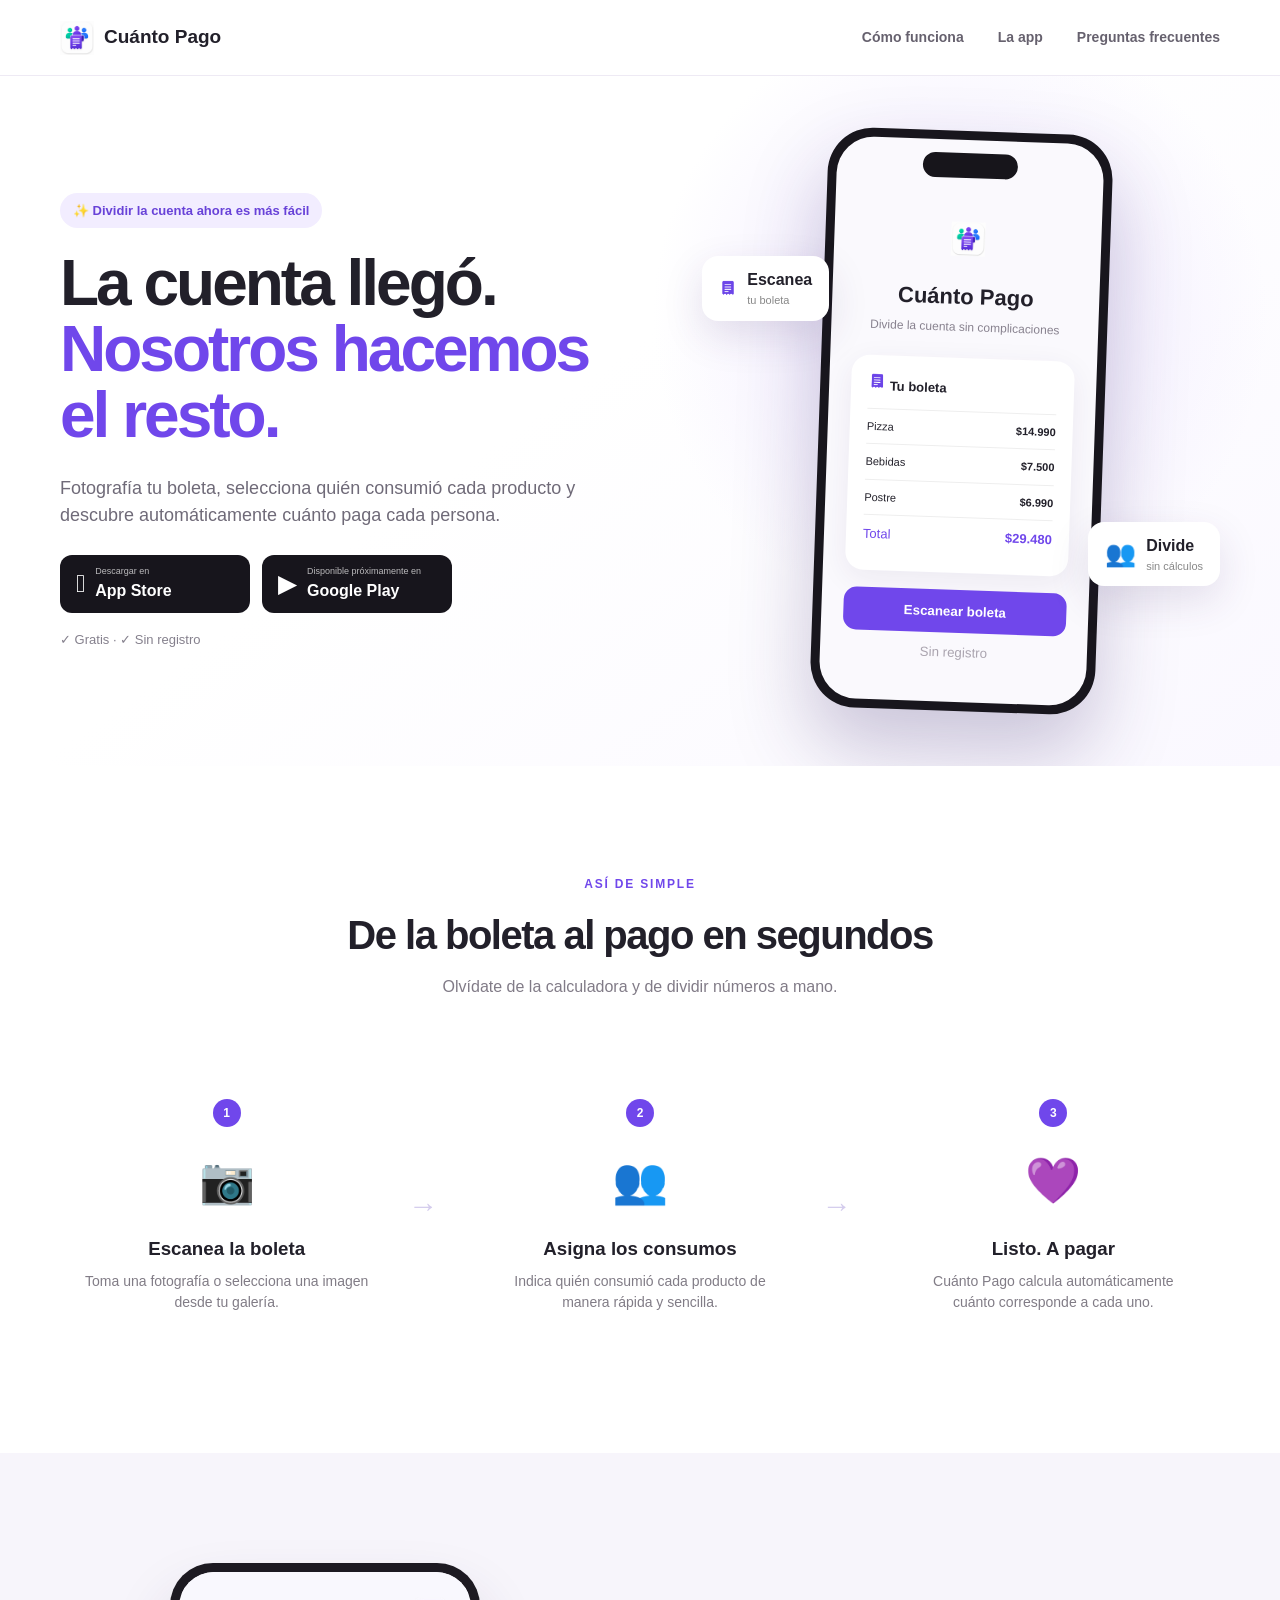
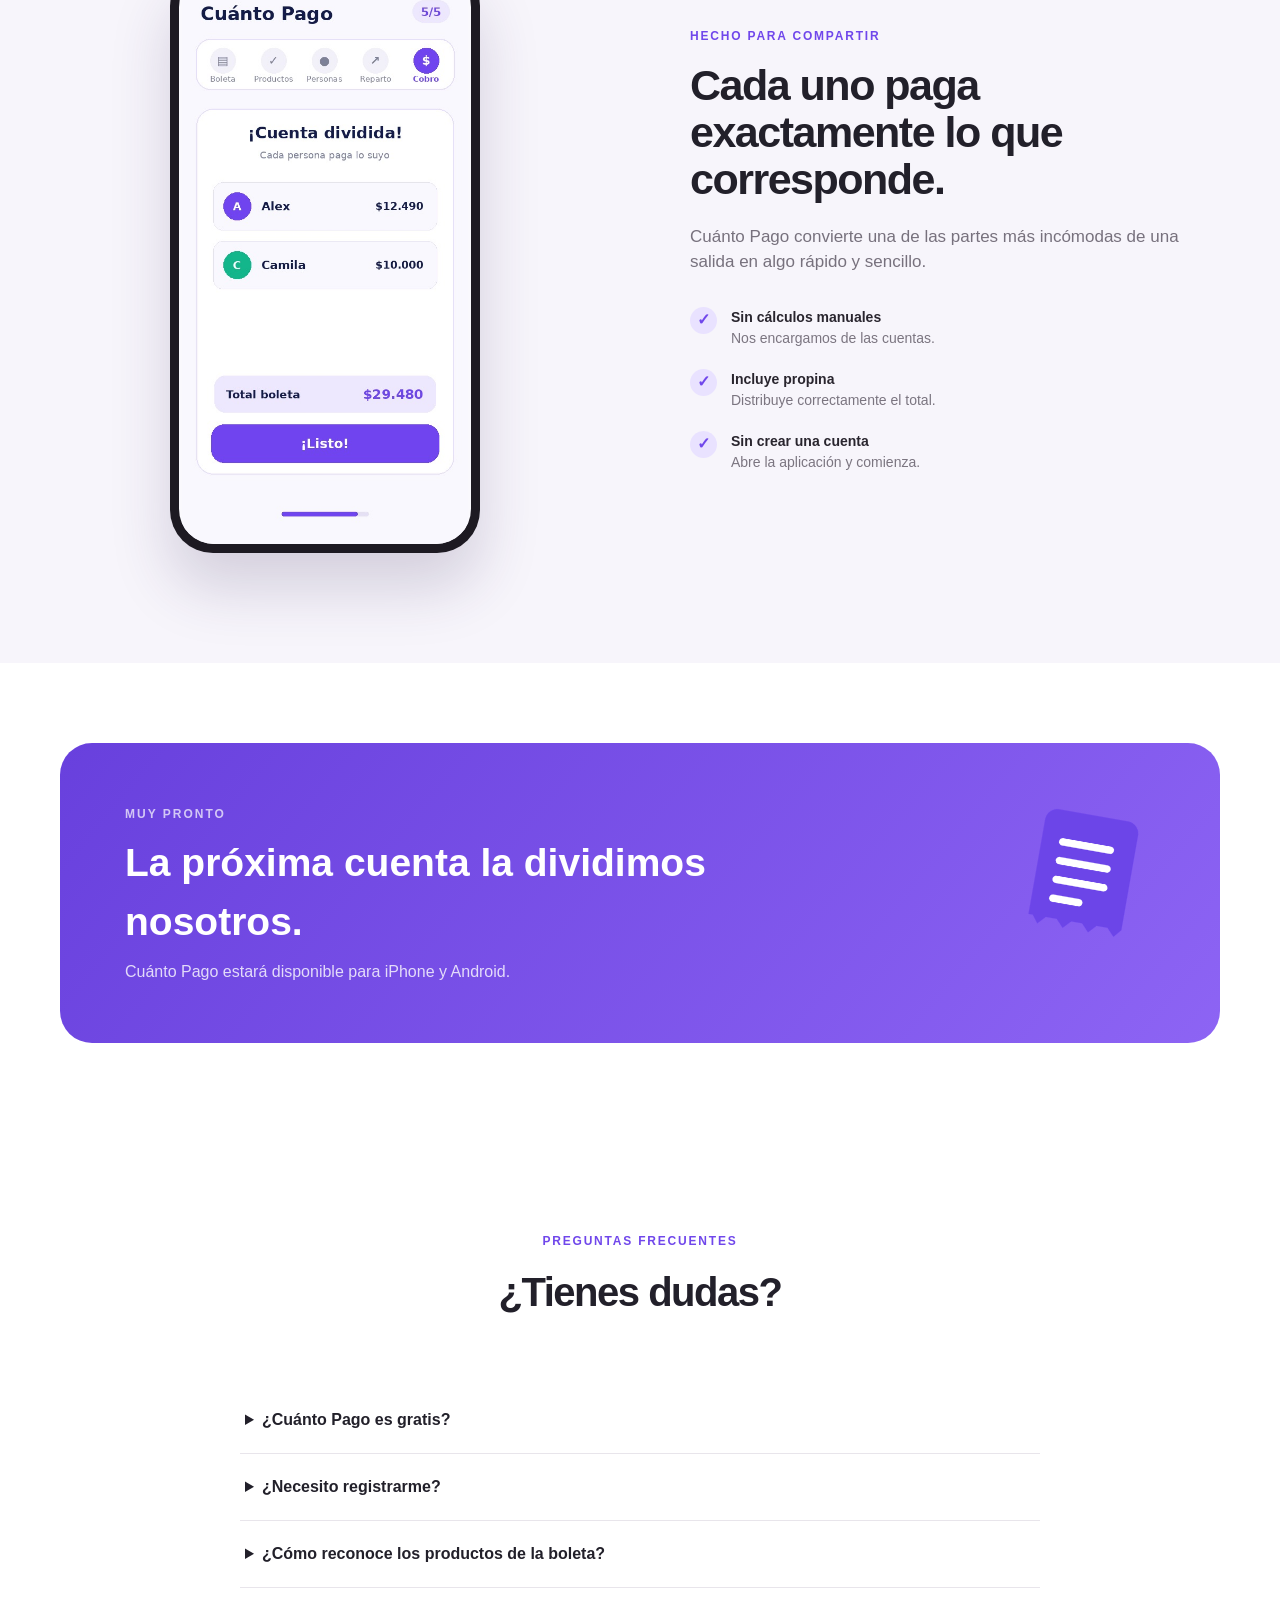
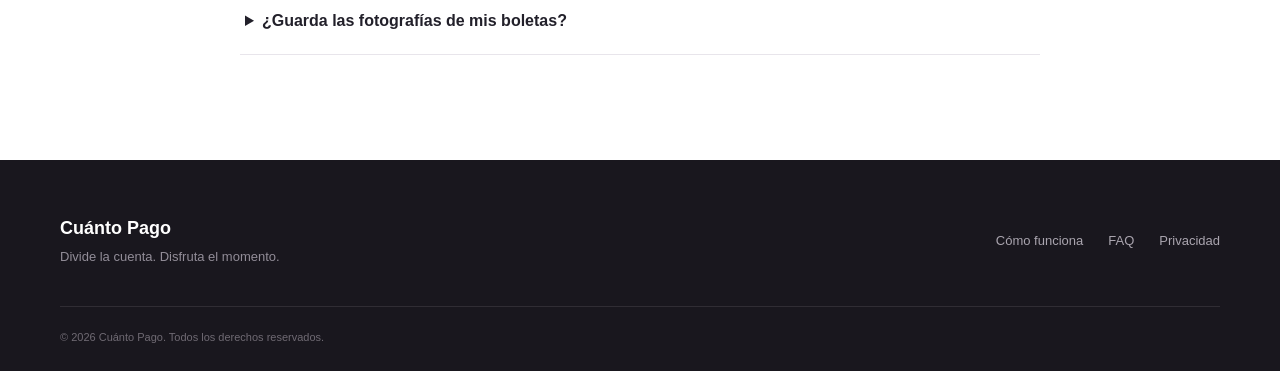
==== commit 54d92cdb: "link appstore" ====
--- a/index.html
+++ b/index.html
@@ -26,8 +26,6 @@
       <a href="#app">La app</a>
       <a href="#faq">Preguntas frecuentes</a>
     </nav>
-
-    <a href="#descargar" class="nav-button">Descargar app</a>
   </div>
 </header>
 
@@ -54,11 +52,11 @@
           y descubre automáticamente cuánto paga cada persona.
         </p>
 
-        <div class="hero-actions" id="descargar">
-          <a href="#" class="store-button">
+       <div class="hero-actions" id="descargar">
+          <a href="https://apps.apple.com/cl/app/cu%C3%A1nto-pago/id6816247751" target="_blank" rel="noopener noreferrer" class="store-button">
             <span class="store-symbol"></span>
             <span>
-              <small>Disponible próximamente en</small>
+              <small>Descargar en</small>
               <strong>App Store</strong>
             </span>
           </a>
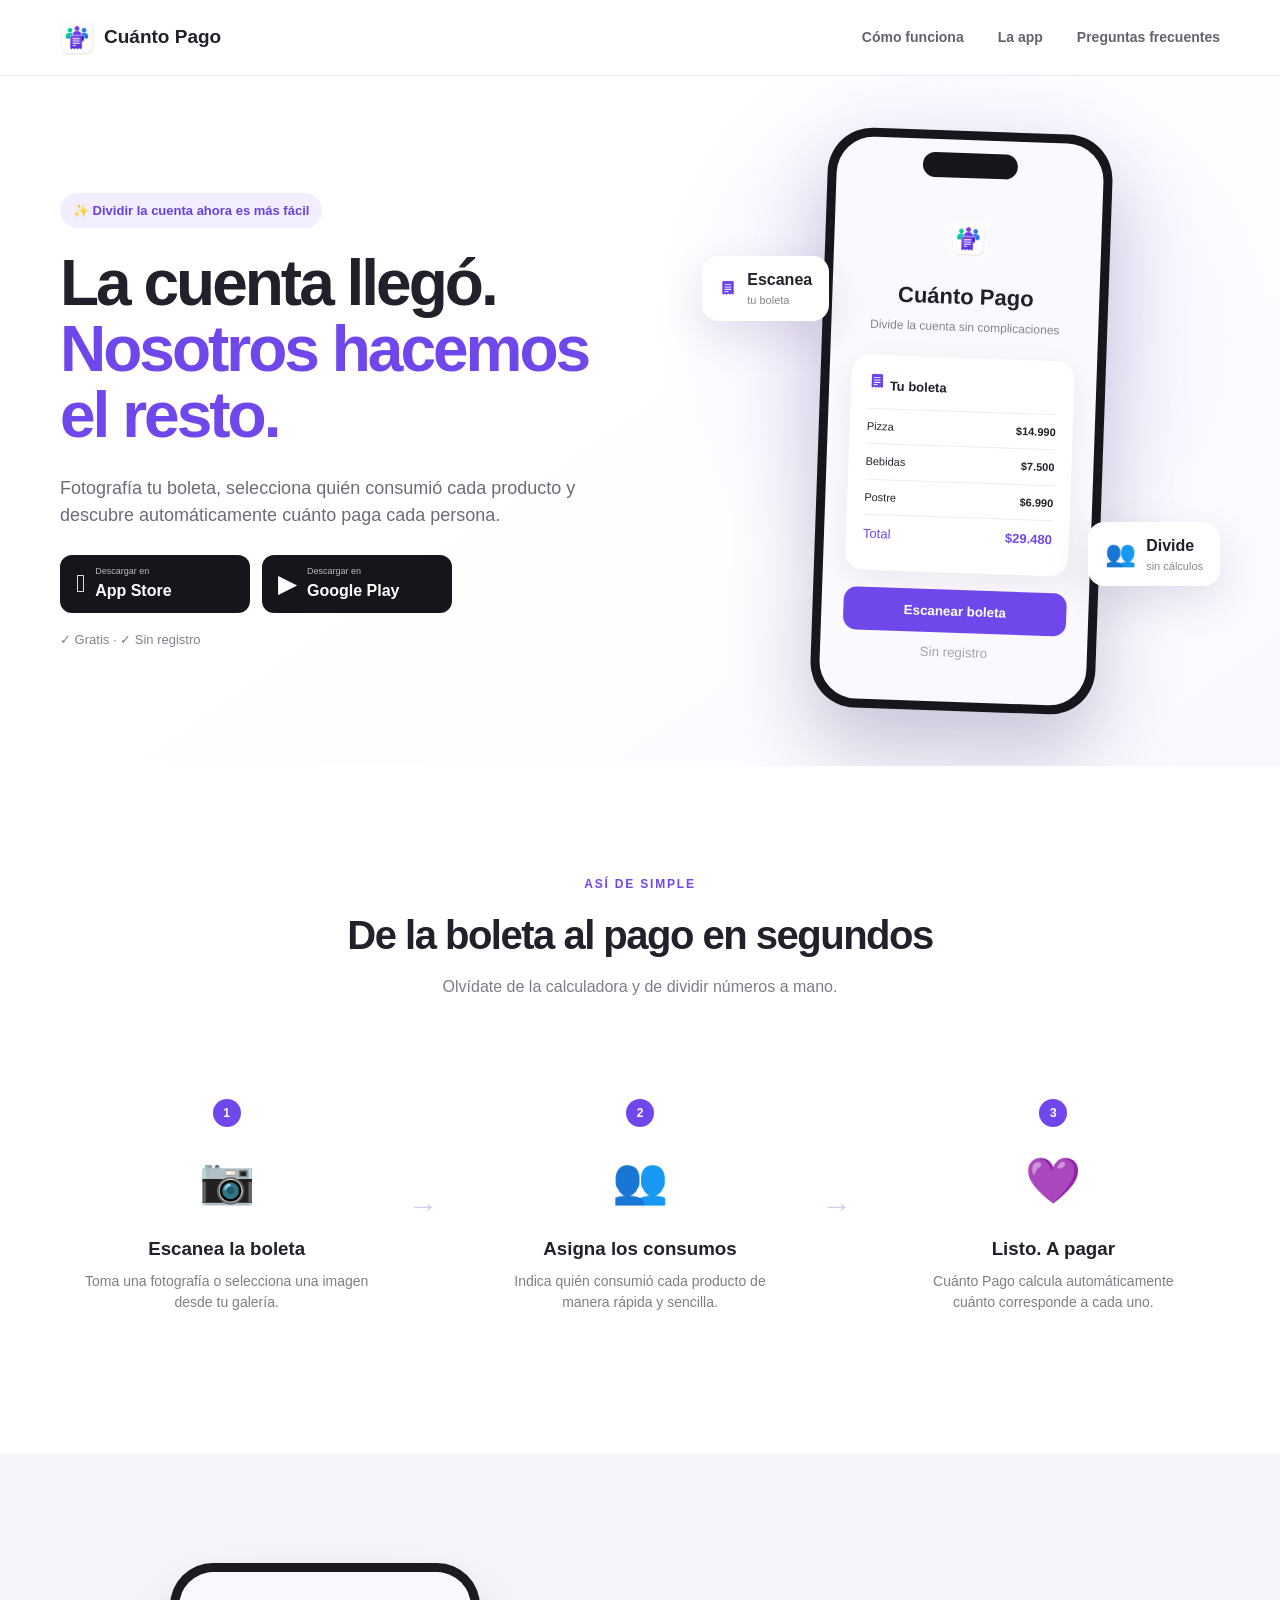
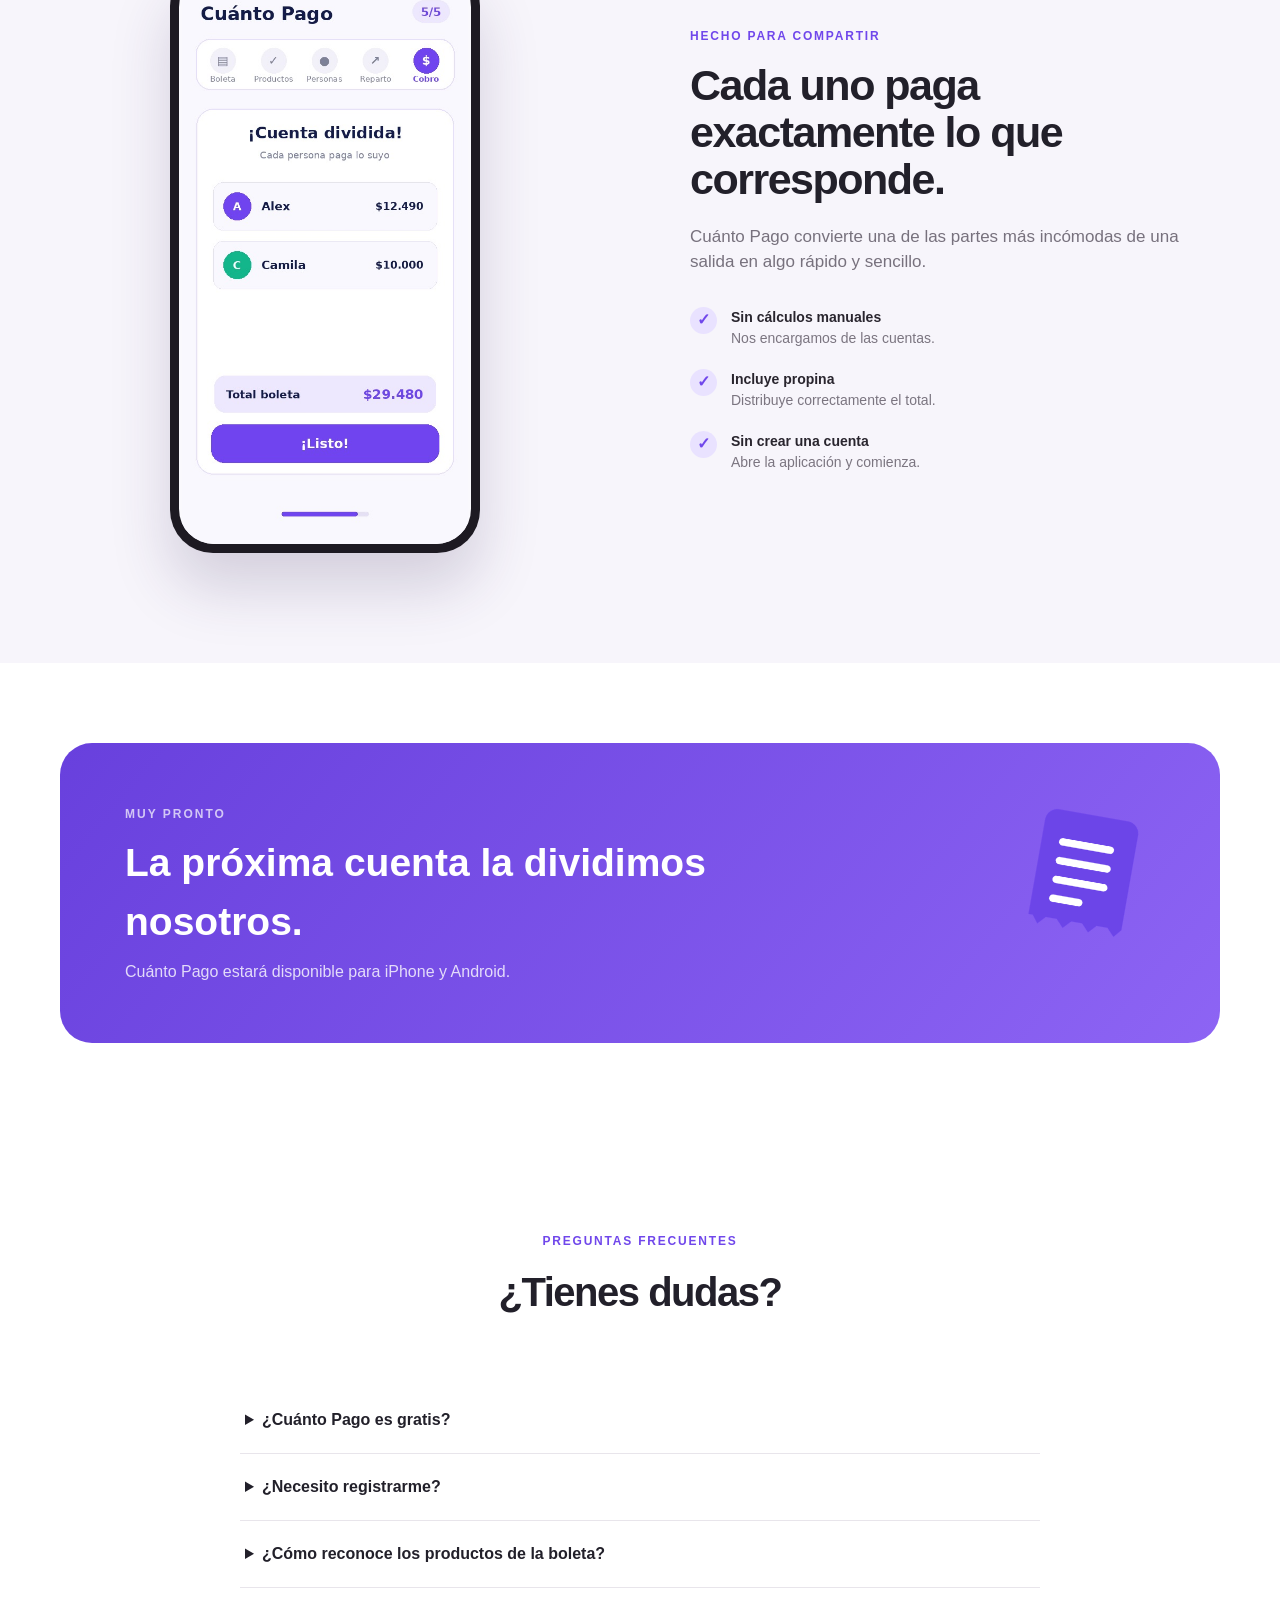
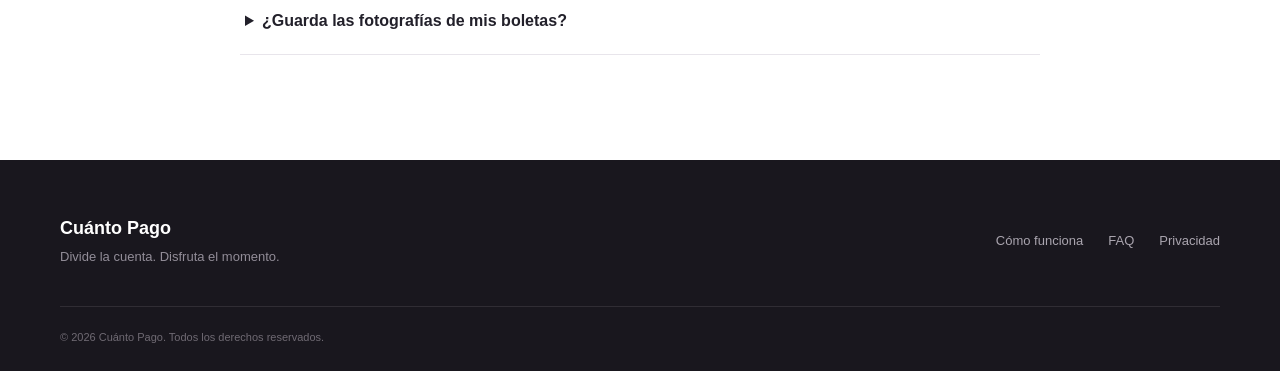
==== commit 2e2da476: "Update index.html" ====
--- a/index.html
+++ b/index.html
@@ -61,10 +61,10 @@
             </span>
           </a>
 
-          <a href="#" class="store-button">
+          <a href="https://play.google.com/store/apps/details?id=com.cuantopago.app&pcampaignid=web_share" class="store-button">
             <span class="play-symbol">▶</span>
             <span>
-              <small>Disponible próximamente en</small>
+              <small>Descargar en</small>
               <strong>Google Play</strong>
             </span>
           </a>
@@ -342,4 +342,4 @@
 </footer>
 
 </body>
-</html>+</html>
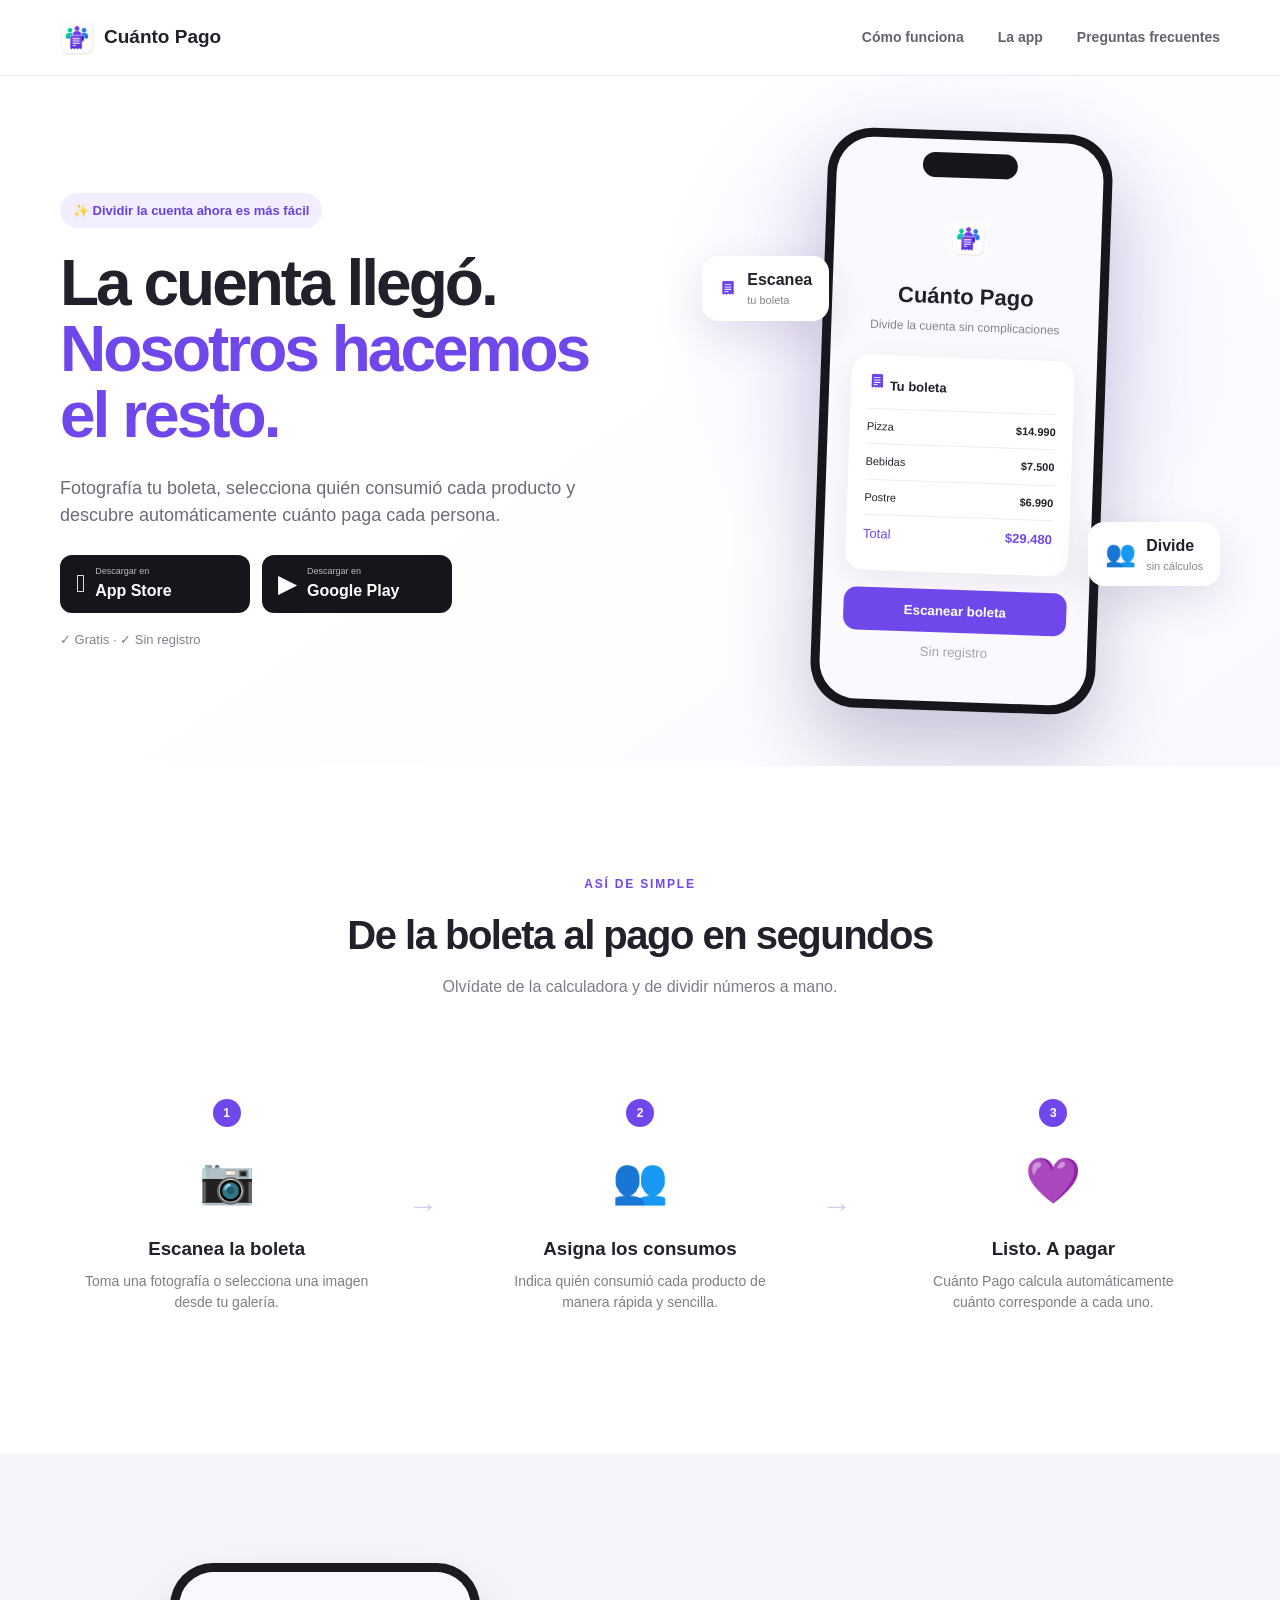
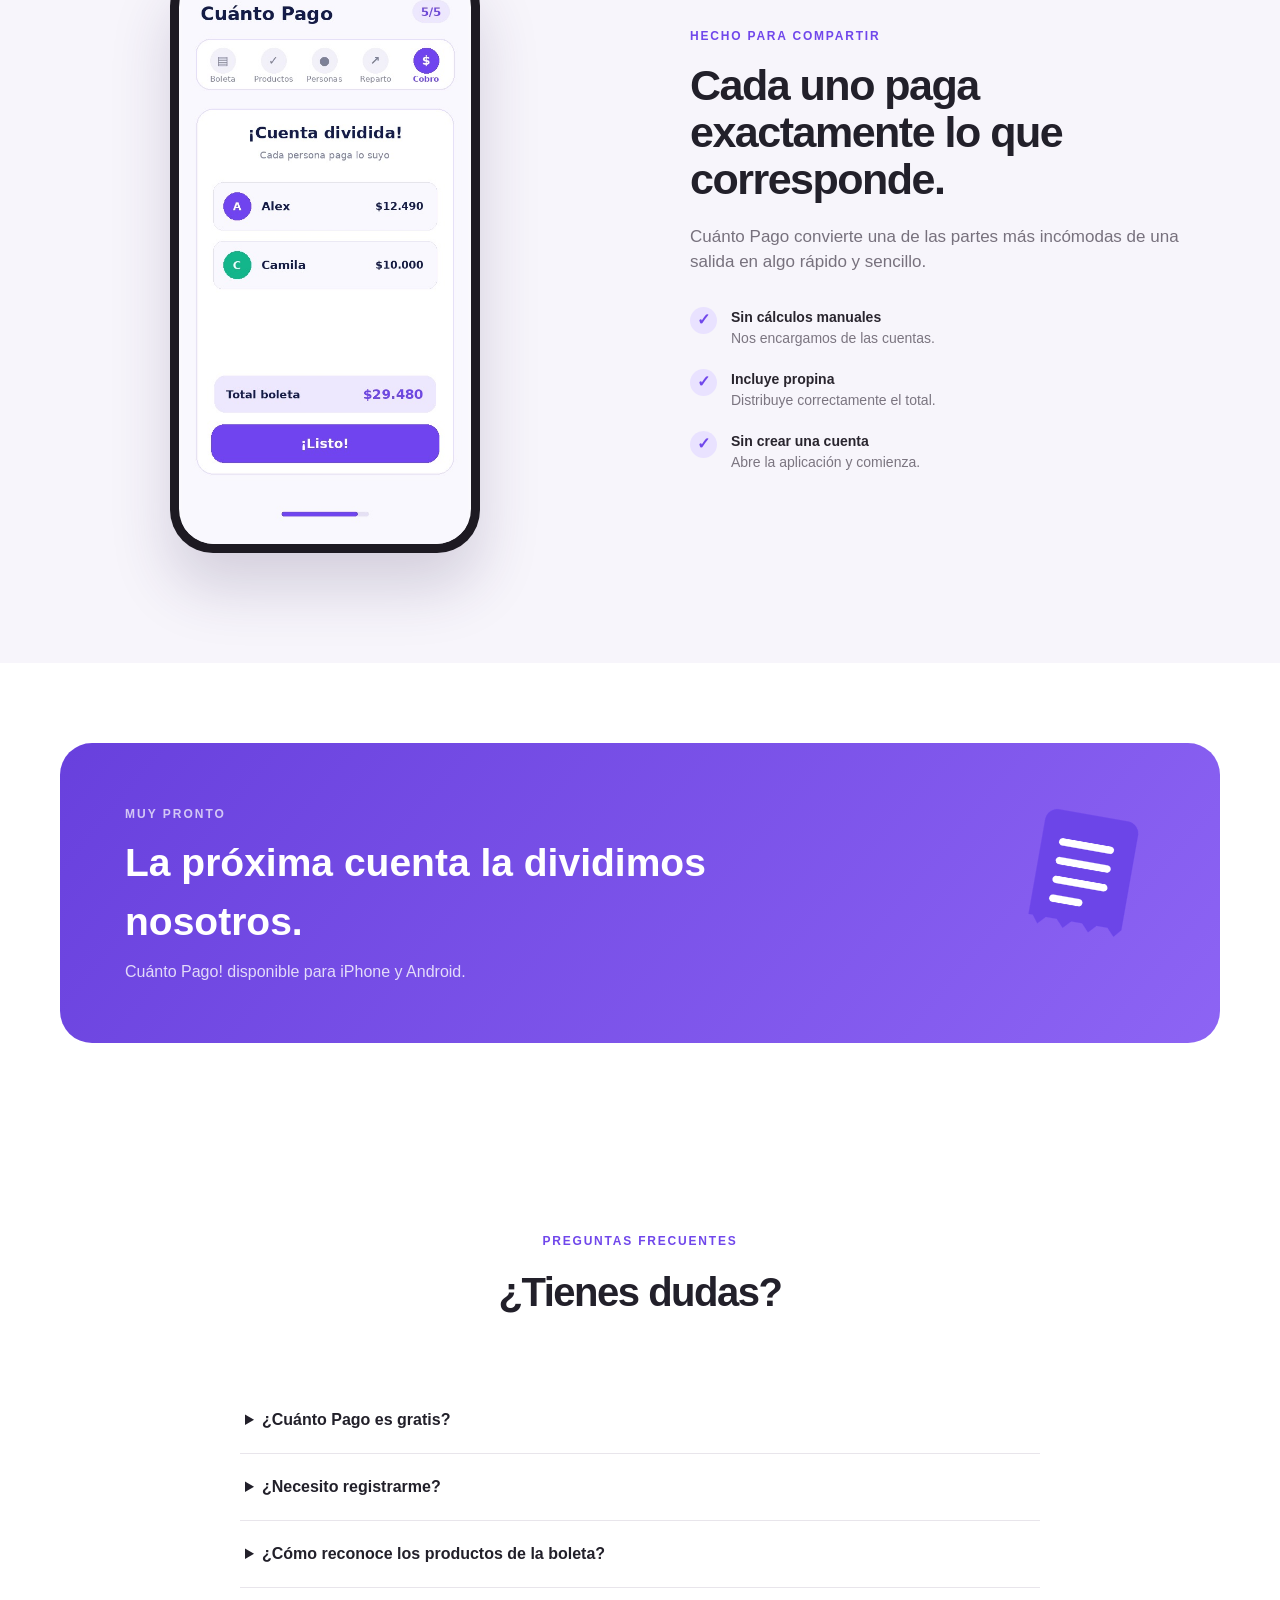
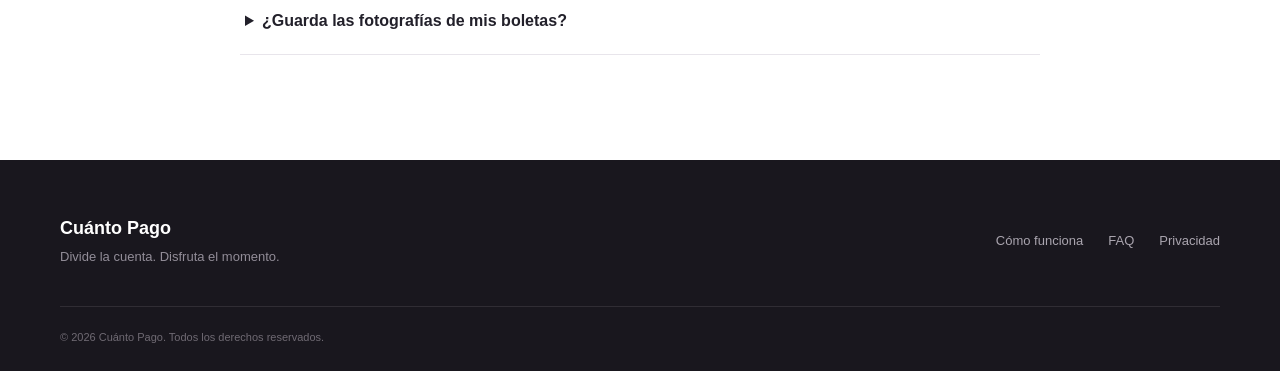
==== commit 2cbdd54d: "Update index.html" ====
--- a/index.html
+++ b/index.html
@@ -257,7 +257,7 @@
       <div>
         <span>MUY PRONTO</span>
         <h2>La próxima cuenta la dividimos nosotros.</h2>
-        <p>Cuánto Pago estará disponible para iPhone y Android.</p>
+        <p>Cuánto Pago! disponible para iPhone y Android.</p>
       </div>
 
       <div class="cta-icon">
